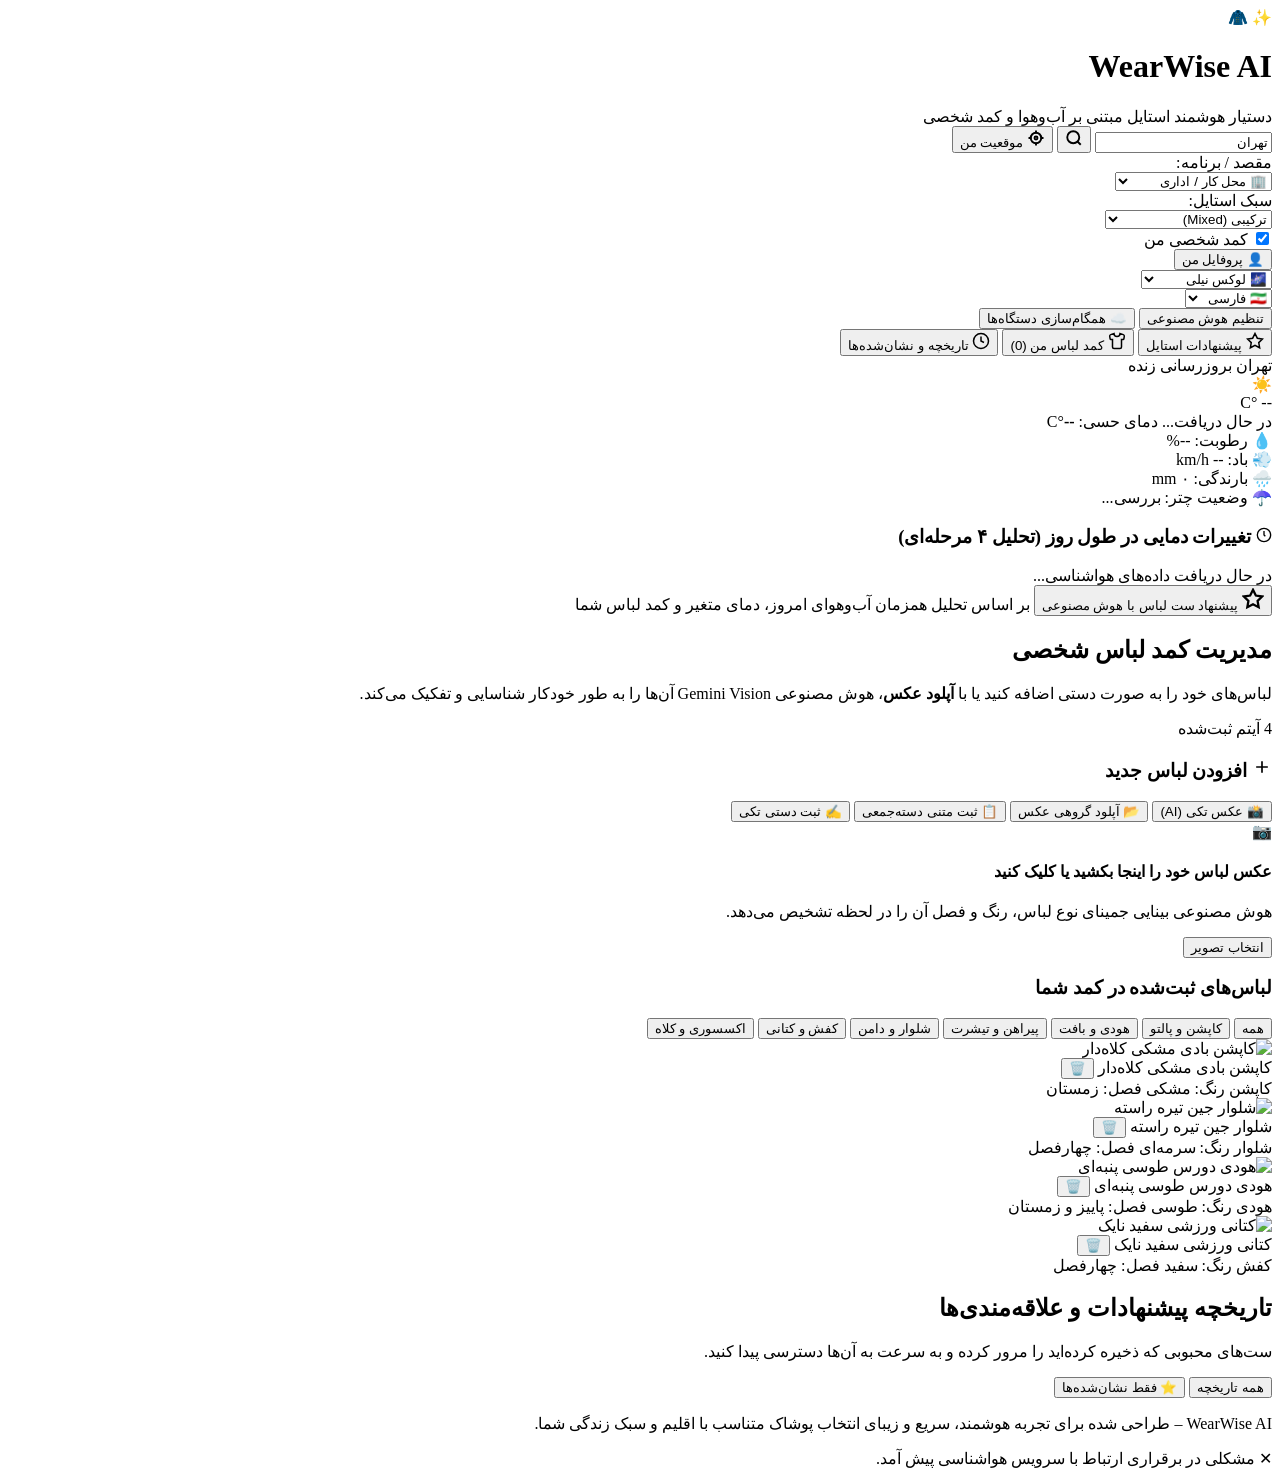
==== static/index.html @ 533bff97 "Fix: Accurate t-shirt vs shirt detection and quick selection buttons" ====
<!DOCTYPE html>
<html lang="fa" dir="rtl">
<head>
    <meta charset="UTF-8">
    <meta name="viewport" content="width=device-width, initial-scale=1.0">
    <title>WearWise AI | دستیار هوشمند انتخاب لباس و استایل</title>
    <!-- Google Fonts: Vazirmatn -->
    <link rel="preconnect" href="https://fonts.googleapis.com">
    <link rel="preconnect" href="https://fonts.gstatic.com" crossorigin>
    <link href="https://fonts.googleapis.com/css2?family=Vazirmatn:wght@300;400;500;600;700;800;900&display=swap" rel="stylesheet">
    <!-- Main Stylesheet -->
    <link rel="stylesheet" href="style.css?v=3.3">
</head>
<body>
    <!-- Background Ambient Glows -->
    <div class="ambient-glow glow-1"></div>
    <div class="ambient-glow glow-2"></div>
    <div class="ambient-glow glow-3"></div>

    <!-- Main Container -->
    <div class="app-container">
        
        <!-- Top Navigation / Header -->
        <header class="app-header glass-card">
            <div class="brand">
                <div class="brand-icon">
                    <span class="icon-sparkle">✨</span>
                    <span class="icon-coat">🧥</span>
                </div>
                <div class="brand-text">
                    <h1>WearWise AI</h1>
                    <span class="brand-tagline">دستیار هوشمند استایل مبتنی بر آب‌وهوا و کمد شخصی</span>
                </div>
            </div>

            <!-- Controls: Search, GPS, Occasion, Style, Wardrobe Mode, Profile, Theme, Lang -->
            <div class="header-controls">
                <!-- Location Search with Autocomplete Dropdown -->
                <div class="search-wrapper">
                    <div class="search-box">
                        <input type="text" id="cityInput" placeholder="جستجوی شهر (فارسی یا انگلیسی...)" value="تهران" autocomplete="off">
                        <button id="searchBtn" class="btn-icon" title="جستجوی آب‌وهوا">
                            <svg width="18" height="18" viewBox="0 0 24 24" fill="none" stroke="currentColor" stroke-width="2.5"><circle cx="11" cy="11" r="8"></circle><line x1="21" y1="21" x2="16.65" y2="16.65"></line></svg>
                        </button>
                        <button id="gpsBtn" class="btn-secondary" title="موقعیت مکانی خودکار (GPS / IP)">
                            <svg width="18" height="18" viewBox="0 0 24 24" fill="none" stroke="currentColor" stroke-width="2.5"><path d="M12 2v4M12 18v4M2 12h4M18 12h4"></path><circle cx="12" cy="12" r="7"></circle><circle cx="12" cy="12" r="2"></circle></svg>
                            <span id="gpsBtnText">موقعیت من</span>
                        </button>
                    </div>
                    <!-- Autocomplete Dropdown List -->
                    <div id="cityDropdown" class="city-dropdown glass-card" style="display: none;"></div>
                </div>

                <!-- Destination / Occasion Selector (کجا می‌خوای بری؟) -->
                <div class="control-group">
                    <label for="destinationSelect" class="control-label" id="destLabel">مقصد / برنامه:</label>
                    <div class="select-wrapper">
                        <select id="destinationSelect">
                            <option value="محل کار / اداری" selected>🏢 محل کار / اداری</option>
                            <option value="دانشگاه و درس">🎓 دانشگاه و مدرسه</option>
                            <option value="کافه و قرار دوستانه">☕ کافه و قرار دوستانه</option>
                            <option value="ورزش و پیاده‌روی">🏃 ورزش و فعالیت بدنی</option>
                            <option value="مهمانی و رویداد شبانه">🎉 مهمانی و دورهمی</option>
                            <option value="سفر و گردش شهری">✈️ سفر و گردشگری</option>
                            <option value="خانه و راحتی">🛋️ خانه و راحتی روزمره</option>
                        </select>
                    </div>
                </div>

                <!-- Style Selector -->
                <div class="control-group">
                    <label for="styleSelect" class="control-label" id="styleLabel">سبک استایل:</label>
                    <div class="select-wrapper">
                        <select id="styleSelect">
                            <option value="Mixed" selected>ترکیبی (Mixed)</option>
                            <option value="Casual">راحتی و کژوال (Casual)</option>
                            <option value="Sport">ورزشی و اسپرت (Sport)</option>
                            <option value="Formal">رسمی و کلاسیک (Formal)</option>
                        </select>
                    </div>
                </div>

                <!-- Wardrobe Toggle -->
                <div class="toggle-control" title="استفاده از لباس‌های ثبت‌شده در کمد اختصاصی شما">
                    <label class="switch">
                        <input type="checkbox" id="wardrobeToggle" checked>
                        <span class="slider round"></span>
                    </label>
                    <span class="toggle-label" id="wardrobeToggleLabel">کمد شخصی من</span>
                </div>

                <!-- User Profile Button -->
                <button id="profileBtn" class="btn-profile-status" title="تنظیم پروفایل کاربر (جنسیت، سن، سایز و حساسیت به دما)">
                    <span class="profile-icon">👤</span>
                    <span id="profileStatusText">پروفایل من</span>
                </button>

                <!-- Color Theme Selector -->
                <div class="theme-wrapper" title="تغییر تن رنگی و تم قالب">
                    <select id="themeSelect" class="select-theme">
                        <option value="indigo" selected>🌌 لوکس نیلی</option>
                        <option value="emerald">🌲 زمردی شب</option>
                        <option value="amber">🌅 کهربایی گرم</option>
                        <option value="sapphire">🌊 یاقوت اقیانوسی</option>
                        <option value="light">☀️ روز روشن</option>
                    </select>
                </div>

                <!-- Language Switcher -->
                <div class="lang-wrapper" title="انتخاب زبان (Language)">
                    <select id="langSelect" class="select-lang">
                        <option value="fa" selected>🇮🇷 فارسی</option>
                        <option value="en">🇬🇧 English</option>
                        <option value="tr">🇹🇷 Türkçe</option>
                        <option value="ar">🇸🇦 العربية</option>
                    </select>
                </div>

                <!-- API Key Settings Button -->
                <button id="apiKeyBtn" class="btn-api-status" title="تنظیم کلید هوش مصنوعی Google Gemini">
                    <span class="status-dot" id="apiStatusDot"></span>
                    <span id="apiStatusText">هوش مصنوعی</span>
                </button>

                <!-- Cloud Sync Button -->
                <button id="syncModalBtn" class="btn-sync-status" title="همگام‌سازی ابری کمد و انتقال بین گوشی و کامپیوتر">
                    <span class="sync-icon">☁️</span>
                    <span id="syncStatusText">همگام‌سازی دستگاه‌ها</span>
                </button>
            </div>
        </header>

        <!-- Navigation Tabs -->
        <nav class="nav-tabs glass-card">
            <button class="tab-btn active" data-tab="recommendTab">
                <svg width="18" height="18" viewBox="0 0 24 24" fill="none" stroke="currentColor" stroke-width="2"><path d="M12 2l3.09 6.26L22 9.27l-5 4.87 1.18 6.88L12 17.77l-6.18 3.25L7 14.14 2 9.27l6.91-1.01L12 2z"></path></svg>
                <span>پیشنهادات استایل</span>
            </button>
            <button class="tab-btn" data-tab="wardrobeTab">
                <svg width="18" height="18" viewBox="0 0 24 24" fill="none" stroke="currentColor" stroke-width="2"><path d="M20.38 3.46L16 2a4 4 0 01-8 0L3.62 3.46a2 2 0 00-1.34 2.23l.58 3.47a1 1 0 00.99.84H6v10c0 1.1.9 2 2 2h8a2 2 0 002-2V10h2.15a1 1 0 00.99-.84l.58-3.47a2 2 0 00-1.34-2.23z"></path></svg>
                <span>کمد لباس من (<span id="wardrobeBadgeCount">0</span>)</span>
            </button>
            <button class="tab-btn" data-tab="historyTab">
                <svg width="18" height="18" viewBox="0 0 24 24" fill="none" stroke="currentColor" stroke-width="2"><circle cx="12" cy="12" r="10"></circle><polyline points="12 6 12 12 16 14"></polyline></svg>
                <span>تاریخچه و علاقه‌مندی‌ها</span>
            </button>
        </nav>

        <!-- Tab 1: Recommendations & Weather -->
        <main id="recommendTab" class="tab-content active">
            <!-- Weather Section -->
            <section class="weather-section glass-card" id="weatherCard">
                <div class="weather-main-grid">
                    <!-- Current Conditions -->
                    <div class="weather-current">
                        <div class="weather-location-info">
                            <span class="location-badge" id="weatherCityName">تهران</span>
                            <span class="live-pulse"></span>
                            <span class="weather-time" id="weatherUpdateTime">بروزرسانی زنده</span>
                        </div>
                        <div class="weather-temp-row">
                            <div class="weather-icon-large" id="currentWeatherIcon">☀️</div>
                            <div class="weather-temp-wrap">
                                <span class="temp-val" id="currentTemp">--</span>
                                <span class="temp-unit">°C</span>
                            </div>
                            <div class="weather-desc-wrap">
                                <span class="weather-desc" id="weatherDesc">در حال دریافت...</span>
                                <span class="apparent-temp">دمای حسی: <strong id="apparentTemp">--</strong>°C</span>
                            </div>
                        </div>

                        <!-- Weather Metrics Tags -->
                        <div class="weather-metrics">
                            <div class="metric-chip">
                                <span class="metric-icon">💧</span>
                                <span class="metric-title">رطوبت:</span>
                                <span class="metric-val" id="humidityVal">--%</span>
                            </div>
                            <div class="metric-chip">
                                <span class="metric-icon">💨</span>
                                <span class="metric-title">باد:</span>
                                <span class="metric-val" id="windVal">-- km/h</span>
                            </div>
                            <div class="metric-chip">
                                <span class="metric-icon">🌧️</span>
                                <span class="metric-title">بارندگی:</span>
                                <span class="metric-val" id="precipVal">۰ mm</span>
                            </div>
                            <div class="metric-chip" id="rainAlertChip">
                                <span class="metric-icon">☂️</span>
                                <span class="metric-title">وضعیت چتر:</span>
                                <span class="metric-val" id="umbrellaStatus">بررسی...</span>
                            </div>
                        </div>
                    </div>

                    <!-- Hourly Breakdown (Morning, Afternoon, Evening, Night) -->
                    <div class="weather-timeline-col">
                        <h3 class="section-subtitle">
                            <svg width="16" height="16" viewBox="0 0 24 24" fill="none" stroke="currentColor" stroke-width="2"><circle cx="12" cy="12" r="10"></circle><polyline points="12 6 12 12 14 14"></polyline></svg>
                            تغییرات دمایی در طول روز (تحلیل ۴ مرحله‌ای)
                        </h3>
                        <div class="timeline-cards" id="timelineCards">
                            <!-- Populated dynamically via JS -->
                            <div class="timeline-skeleton">در حال دریافت داده‌های هواشناسی...</div>
                        </div>
                    </div>
                </div>

                <!-- Generate Outfit Button Bar -->
                <div class="generate-bar">
                    <button id="generateBtn" class="btn-primary-glow">
                        <svg width="22" height="22" viewBox="0 0 24 24" fill="none" stroke="currentColor" stroke-width="2.5"><polygon points="12 2 15.09 8.26 22 9.27 17 14.14 18.18 21.02 12 17.77 5.82 21.02 7 14.14 2 9.27 8.91 8.26 12 2"></polygon></svg>
                        <span>پیشنهاد ست لباس با هوش مصنوعی</span>
                    </button>
                    <span class="generate-hint">بر اساس تحلیل همزمان آب‌وهوای امروز، دمای متغیر و کمد لباس شما</span>
                </div>
            </section>

            <!-- Recommendations Area -->
            <section class="recommendations-container" id="recommendationsContainer">
                <!-- AI Reasoning Summary Banner -->
                <div class="ai-summary-card glass-card" id="aiSummaryCard" style="display: none;">
                    <div class="summary-header">
                        <div class="summary-title-wrap">
                            <span class="ai-badge">Gemini AI</span>
                            <h3>تحلیل جامع هوا و منطق طراحی استایل</h3>
                        </div>
                        <div id="umbrellaBanner" class="umbrella-badge">
                            <!-- Dynamic umbrella status -->
                        </div>
                    </div>
                    <p class="summary-text" id="aiSummaryText"></p>
                    <p class="reason-text" id="aiReasonText"></p>
                </div>

                <!-- Outfits Grid -->
                <div class="outfits-grid" id="outfitsGrid">
                    <!-- Populated dynamically via JS -->
                </div>

                <!-- Regenerate Alternative Outfits Button Bar -->
                <div class="regenerate-bar" id="regenerateBar" style="display: none;">
                    <button id="regenerateOutfitsBtn" class="btn-refresh-outfits">
                        <svg width="20" height="20" viewBox="0 0 24 24" fill="none" stroke="currentColor" stroke-width="2.5"><polyline points="23 4 23 10 17 10"></polyline><polyline points="1 20 1 14 7 14"></polyline><path d="M3.51 9a9 9 0 0 1 14.85-3.36L23 10M1 14l4.64 4.36A9 9 0 0 0 20.49 15"></path></svg>
                        <span id="regenerateBtnText">🔄 پیشنهادهای دیگر (تولید ست‌های تازه)</span>
                    </button>
                    <span class="refresh-hint" id="refreshHintText">ترکیب‌ها و لایه‌بندی‌های متنوع دیگر متناسب با سلیقه، جنسیت و مقصد شما</span>
                </div>
            </section>
        </main>

        <!-- Tab 2: Wardrobe Management -->
        <section id="wardrobeTab" class="tab-content">
            <div class="wardrobe-header glass-card">
                <div class="wardrobe-intro">
                    <h2>مدیریت کمد لباس شخصی</h2>
                    <p>لباس‌های خود را به صورت دستی اضافه کنید یا با <strong>آپلود عکس</strong>، هوش مصنوعی Gemini Vision آن‌ها را به طور خودکار شناسایی و تفکیک می‌کند.</p>
                </div>
                <div class="wardrobe-stats">
                    <div class="stat-pill">
                        <span class="stat-number" id="totalWardrobeItems">۰</span>
                        <span class="stat-text">آیتم ثبت‌شده</span>
                    </div>
                </div>
            </div>

            <div class="wardrobe-layout">
                <!-- Add Items Panel -->
                <div class="wardrobe-add-panel glass-card">
                    <h3>
                        <svg width="20" height="20" viewBox="0 0 24 24" fill="none" stroke="currentColor" stroke-width="2"><path d="M12 5v14M5 12h14"></path></svg>
                        افزودن لباس جدید
                    </h3>

                    <!-- Tab Switcher between Addition Modes -->
                    <div class="add-mode-switch">
                        <button class="mode-btn active" id="modeVisionBtn" type="button">📸 عکس تکی (AI)</button>
                        <button class="mode-btn" id="modeBulkUploadBtn" type="button">📂 آپلود گروهی عکس</button>
                        <button class="mode-btn" id="modeBulkTextBtn" type="button">📋 ثبت متنی دسته‌جمعی</button>
                        <button class="mode-btn" id="modeManualBtn" type="button">✍️ ثبت دستی تکی</button>
                    </div>

                    <!-- 1. AI Vision Single Photo Dropzone -->
                    <div id="visionForm" class="form-section">
                        <div class="dropzone" id="dropZone">
                            <input type="file" id="clothingPhotoInput" accept="image/*" hidden>
                            <div class="dropzone-content" id="dropZonePrompt">
                                <div class="drop-icon">📷</div>
                                <h4>عکس لباس خود را اینجا بکشید یا کلیک کنید</h4>
                                <p>هوش مصنوعی بینایی جمینای نوع لباس، رنگ و فصل آن را در لحظه تشخیص می‌دهد.</p>
                                <button type="button" class="btn-secondary" onclick="document.getElementById('clothingPhotoInput').click()">انتخاب تصویر</button>
                            </div>
                            <div class="dropzone-preview" id="dropZonePreview" style="display: none;">
                                <img id="previewImg" src="" alt="پیش‌نمایش لباس">
                                <div class="preview-actions">
                                    <button type="button" id="confirmUploadBtn" class="btn-primary">
                                        <span>ارسال و تحلیل با هوش مصنوعی</span>
                                    </button>
                                    <button type="button" id="cancelUploadBtn" class="btn-text">تغییر تصویر</button>
                                </div>
                            </div>
                        </div>

                        <!-- Interactive Detection Verification Box -->
                        <div id="detectionResultBox" class="detection-box" style="display: none;">
                            <div class="detection-header">
                                <span class="detection-badge" id="detectionBadge">✨ نتیجه تحلیل تصویر</span>
                                <span class="detection-note" id="detectionNote"></span>
                            </div>
                            <div class="form-group">
                                <label for="detectedName">نام پیشنهادی لباس:</label>
                                <input type="text" id="detectedName">
                            </div>
                            <div class="form-row">
                                <div class="form-group">
                                    <label for="detectedCategory">دسته‌بندی:</label>
                                    <select id="detectedCategory">
                                        <option value="اکسسوری">اکسسوری (ساعت، عینک، کلاه)</option>
                                        <option value="کفش">کفش و کتانی</option>
                                        <option value="شلوار">شلوار</option>
                                        <option value="پیراهن">پیراهن</option>
                                        <option value="تیشرت">تیشرت</option>
                                        <option value="هودی">هودی و سویشرت</option>
                                        <option value="پلیور">پلیور و بافت</option>
                                        <option value="کاپشن">کاپشن</option>
                                        <option value="پالتو">پالتو و بارانی</option>
                                    </select>
                                    <!-- Quick 1-Click Category Buttons -->
                                    <div class="quick-category-pills" style="display: flex; gap: 6px; flex-wrap: wrap; margin-top: 8px;">
                                        <button type="button" class="btn-chip" onclick="quickSetCategory('تیشرت', 'تیشرت')">👕 تیشرت</button>
                                        <button type="button" class="btn-chip" onclick="quickSetCategory('پیراهن', 'پیراهن')">👔 پیراهن دکمه‌دار</button>
                                        <button type="button" class="btn-chip" onclick="quickSetCategory('اکسسوری', 'ساعت مچی')">⌚ ساعت مچی</button>
                                        <button type="button" class="btn-chip" onclick="quickSetCategory('شلوار', 'شلوار')">👖 شلوار</button>
                                        <button type="button" class="btn-chip" onclick="quickSetCategory('کفش', 'کتانی یا کفش')">👟 کفش / کتانی</button>
                                        <button type="button" class="btn-chip" onclick="quickSetCategory('هودی', 'هودی')">🧥 هودی</button>
                                        <button type="button" class="btn-chip" onclick="quickSetCategory('پلیور', 'پلیور بافت')">🧶 پلیور</button>
                                        <button type="button" class="btn-chip" onclick="quickSetCategory('کاپشن', 'کاپشن')">🧥 کاپشن</button>
                                        <button type="button" class="btn-chip" onclick="quickSetCategory('اکسسوری', 'عینک یا کلاه')">👓 اکسسوری</button>
                                    </div>
                                </div>
                                <div class="form-group">
                                    <label for="detectedColor">رنگ:</label>
                                    <input type="text" id="detectedColor">
                                </div>
                            </div>
                            <div class="form-group">
                                <label for="detectedSeason">فصل مناسب:</label>
                                <select id="detectedSeason">
                                    <option value="پاییز و زمستان">پاییز و زمستان</option>
                                    <option value="زمستان">زمستان</option>
                                    <option value="پاییز">پاییز</option>
                                    <option value="بهار و تابستان">بهار و تابستان</option>
                                    <option value="چهارفصل">چهارفصل</option>
                                </select>
                            </div>
                            <div class="detection-actions">
                                <button type="button" id="saveDetectedBtn" class="btn-primary" style="flex: 1;">
                                    <span>تایید و ذخیره در کمد</span>
                                </button>
                                <button type="button" id="discardDetectedBtn" class="btn-secondary">
                                    <span>انصراف</span>
                                </button>
                            </div>
                        </div>
                    </div>

                    <!-- 2. Bulk Photo Upload Section -->
                    <div id="bulkUploadForm" class="form-section" style="display: none;">
                        <div class="dropzone" id="bulkDropZone">
                            <input type="file" id="bulkPhotoInput" accept="image/*" multiple hidden>
                            <div class="dropzone-content" id="bulkDropPrompt">
                                <div class="drop-icon">📂</div>
                                <h4>انتخاب همزمان چندین عکس لباس یا کشیدن به اینجا</h4>
                                <p>می‌توانید همزمان ۲ تا ۲۰ عکس لباس را انتخاب کنید تا پس‌زمینه همگی حذف و به طور خودکار به کمد اضافه شوند.</p>
                                <button type="button" class="btn-secondary" onclick="document.getElementById('bulkPhotoInput').click()">انتخاب چند فایل تصویر</button>
                            </div>
                        </div>

                        <!-- Selected Files Summary / Grid -->
                        <div id="bulkFilesPreviewWrap" style="display: none; margin-top: 16px;">
                            <div class="bulk-header-bar">
                                <span class="bulk-count-badge">تعداد فایل‌های انتخابی: <strong id="bulkSelectedCount">۰</strong></span>
                                <button type="button" id="bulkClearFilesBtn" class="btn-text-danger">حذف همه</button>
                            </div>
                            <div class="bulk-thumb-grid" id="bulkThumbGrid">
                                <!-- Thumbnails will be rendered dynamically -->
                            </div>
                            
                            <!-- Bulk Progress Bar -->
                            <div id="bulkProgressWrap" class="bulk-progress-wrap" style="display: none;">
                                <div class="progress-bar-bg">
                                    <div class="progress-bar-fill" id="bulkProgressBar"></div>
                                </div>
                                <span class="progress-status-text" id="bulkProgressText">در حال پردازش عکس‌ها...</span>
                            </div>

                            <div class="preview-actions" style="margin-top: 14px;">
                                <button type="button" id="bulkUploadSubmitBtn" class="btn-primary" style="flex: 1;">
                                    <span>🚀 تحلیل هوشمند و ذخیره همه در کمد</span>
                                </button>
                            </div>
                        </div>
                    </div>

                    <!-- 3. Bulk Text Multi-Item Entry Section -->
                    <div id="bulkTextForm" class="form-section" style="display: none;">
                        <div class="bulk-text-intro">
                            <h4>📋 ثبت سریع چندتایی لباس‌ها با متن</h4>
                            <p>هر لباس را در یک خط جداگانه بنویسید. سیستم به طور خودکار نوع، رنگ و فصل آن را شناسایی می‌کند.</p>
                        </div>

                        <!-- Quick Template Chips -->
                        <div class="quick-template-chips">
                            <span class="chips-title">قالب‌های پیشنهادی آماده:</span>
                            <button type="button" class="chip-preset" onclick="insertBulkTemplate('winter')">❄️ پکیج زمستانه</button>
                            <button type="button" class="chip-preset" onclick="insertBulkTemplate('casual')">☕ پکیج کژوال و روزمره</button>
                            <button type="button" class="chip-preset" onclick="insertBulkTemplate('formal')">👔 پکیج رسمی و کاری</button>
                        </div>

                        <div class="form-group">
                            <label for="bulkTextInput">لیست لباس‌ها (هر سطر یک لباس):</label>
                            <textarea id="bulkTextInput" rows="6" placeholder="مثال:
هودی طوسی پنبه‌ای، پاییز، طوسی
شلوار کتان کرم، چهارفصل، کرم
کاپشن بادی مشکی، زمستان، مشکی
پالتو شتری، زمستان، قهوه‌ای
کتانی سفید نایک، چهارفصل، سفید"></textarea>
                            <small class="form-hint">فرمت: نام لباس [، فصل] [، رنگ] — مشخص کردن فصل و رنگ اختیاری است و خودکار تشخیص داده می‌شود.</small>
                        </div>

                        <div class="bulk-text-actions">
                            <button type="button" id="bulkTextParseBtn" class="btn-secondary" style="flex: 1;">
                                <span>🔍 پیش‌نمایش و تفکیک آیتم‌ها</span>
                            </button>
                            <button type="button" id="bulkTextSubmitDirectBtn" class="btn-primary" style="flex: 1;">
                                <span>✨ ذخیره مستقیم در کمد</span>
                            </button>
                        </div>

                        <!-- Interactive Table for Parsed Items Preview -->
                        <div id="bulkParsedTableWrap" style="display: none; margin-top: 16px;">
                            <div class="bulk-header-bar">
                                <span class="bulk-count-badge">آیتم‌های آماده ثبت: <strong id="bulkParsedCount">۰</strong></span>
                            </div>
                            <div class="table-responsive">
                                <table class="bulk-preview-table" id="bulkParsedTable">
                                    <thead>
                                        <tr>
                                            <th>تصویر</th>
                                            <th>نام لباس</th>
                                            <th>دسته‌بندی</th>
                                            <th>رنگ</th>
                                            <th>فصل</th>
                                            <th>حذف</th>
                                        </tr>
                                    </thead>
                                    <tbody id="bulkParsedTableBody">
                                        <!-- Parsed rows injected here -->
                                    </tbody>
                                </table>
                            </div>
                            <button type="button" id="bulkSaveParsedBtn" class="btn-primary" style="width: 100%; margin-top: 12px;">
                                <span>تایید نهایی و ثبت در کمد</span>
                            </button>
                        </div>
                    </div>

                    <!-- Manual Entry Form -->
                    <form id="manualForm" class="form-section" style="display: none;">
                        <div class="form-group">
                            <label for="itemName">نام لباس:</label>
                            <input type="text" id="itemName" placeholder="مثلاً: هودی مشکی ضخیم" required>
                        </div>
                        <div class="form-row">
                            <div class="form-group">
                                <label for="itemCategory">دسته‌بندی لباس / اکسسوری:</label>
                                <select id="itemCategory" required>
                                    <optgroup label="بالاتنه و پوشش‌های گرم">
                                        <option value="کاپشن">کاپشن و پافر</option>
                                        <option value="پالتو">پالتو و اورکت</option>
                                        <option value="بارانی">بارانی و ترنچ‌کت</option>
                                        <option value="هودی">هودی و دورس</option>
                                        <option value="پلیور">پلیور و بافت</option>
                                        <option value="پیراهن">پیراهن</option>
                                        <option value="تیشرت">تیشرت و پلوشرت</option>
                                        <option value="کت تک">کت تک و بلیزر</option>
                                        <option value="جلیقه">جلیقه و وست</option>
                                    </optgroup>
                                    <optgroup label="پایین‌تنه">
                                        <option value="شلوار جین">شلوار جین</option>
                                        <option value="شلوار کتان">شلوار کتان</option>
                                        <option value="شلوار پارچه‌ای">شلوار رسمی و پارچه‌ای</option>
                                        <option value="شلوار اسلش">شلوار اسلش و ورزشی</option>
                                        <option value="دامن">دامن</option>
                                        <option value="شورت">شورت و برمودا</option>
                                    </optgroup>
                                    <optgroup label="پوشش پا و کفش">
                                        <option value="کتانی">کتانی و کفش ورزشی</option>
                                        <option value="کفش چرم">کفش چرم و مجلسی</option>
                                        <option value="بوت">بوت و نیم‌بوت</option>
                                        <option value="کالج">کالج و لوفر</option>
                                        <option value="صندل">صندل</option>
                                    </optgroup>
                                    <optgroup label="اکسسوری و ملزومات">
                                        <option value="شال">شال و روسری</option>
                                        <option value="کلاه بافتنی">کلاه بافتنی زمستانی</option>
                                        <option value="کلاه نقاب‌دار">کلاه نقاب‌دار (کپ)</option>
                                        <option value="دستکش">دستکش</option>
                                        <option value="عینک آفتابی">عینک آفتابی</option>
                                        <option value="ساعت">ساعت مچی</option>
                                        <option value="کمربند">کمربند چرم</option>
                                        <option value="کیف">کیف و کوله‌پشتی</option>
                                        <option value="چتر">چتر</option>
                                        <option value="اکسسوری">سایر اکسسوری‌ها</option>
                                    </optgroup>
                                </select>
                            </div>
                            <div class="form-group">
                                <label for="itemColor">رنگ:</label>
                                <input type="text" id="itemColor" placeholder="مثلاً: مشکی، سفید، سرمه‌ای" required>
                            </div>
                        </div>
                        <div class="form-group">
                            <label for="itemSeason">فصل مناسب:</label>
                            <select id="itemSeason" required>
                                <option value="چهارفصل">چهارفصل</option>
                                <option value="بهار">بهار</option>
                                <option value="تابستان">تابستان</option>
                                <option value="پاییز">پاییز</option>
                                <option value="زمستان">زمستان</option>
                            </select>
                        </div>
                        <button type="submit" class="btn-primary">
                            <span>افزودن به کمد</span>
                        </button>
                    </form>
                </div>

                <!-- Existing Wardrobe Grid -->
                <div class="wardrobe-items-panel glass-card">
                    <div class="panel-header">
                        <h3>لباس‌های ثبت‌شده در کمد شما</h3>
                        <div class="filter-chips" id="categoryFilters">
                            <button class="filter-chip active" data-filter="all">همه</button>
                            <button class="filter-chip" data-filter="کاپشن">کاپشن و پالتو</button>
                            <button class="filter-chip" data-filter="هودی">هودی و بافت</button>
                            <button class="filter-chip" data-filter="پیراهن">پیراهن و تیشرت</button>
                            <button class="filter-chip" data-filter="شلوار">شلوار و دامن</button>
                            <button class="filter-chip" data-filter="کفش">کفش و کتانی</button>
                            <button class="filter-chip" data-filter="اکسسوری">اکسسوری و کلاه</button>
                        </div>
                    </div>

                    <div class="wardrobe-grid" id="wardrobeGrid">
                        <!-- Dynamic wardrobe cards -->
                    </div>
                </div>
            </div>
        </section>

        <!-- Tab 3: History & Favorites -->
        <section id="historyTab" class="tab-content">
            <div class="history-header glass-card">
                <div>
                    <h2>تاریخچه پیشنهادات و علاقه‌مندی‌ها</h2>
                    <p>ست‌های محبوبی که ذخیره کرده‌اید را مرور کرده و به سرعت به آن‌ها دسترسی پیدا کنید.</p>
                </div>
                <div class="history-filter-toggle">
                    <button class="filter-btn active" id="historyAllBtn">همه تاریخچه</button>
                    <button class="filter-btn" id="historyFavBtn">⭐ فقط نشان‌شده‌ها</button>
                </div>
            </div>

            <div class="history-list" id="historyList">
                <!-- Dynamically populated -->
            </div>
        </section>

        <!-- Footer -->
        <footer class="app-footer">
            <p>WearWise AI – طراحی شده برای تجربه هوشمند، سریع و زیبای انتخاب پوشاک متناسب با اقلیم و سبک زندگی شما.</p>
        </footer>

    </div>

    <!-- Toast Notifications Container -->
    <div id="toastContainer" class="toast-container"></div>

    <!-- User Profile Modal -->
    <div id="profileModal" class="modal-overlay" style="display: none;">
        <div class="modal-card glass-card profile-modal-card">
            <div class="modal-header profile-modal-header">
                <h3>👤 پروفایل کاربر و مشخصات فردی</h3>
                <button type="button" class="btn-del" id="closeProfileModal">✖</button>
            </div>
            <p class="modal-desc">
                این مشخصات به موتور هوش مصنوعی کمک می‌کند پیشنهادات متناسب با جنسیت، رده سنی و فرم بدنی شما تولید کند.
            </p>
            
            <div class="profile-modal-body">
                <div class="profile-section-group">
                    <label class="form-label">جنسیت استایل:</label>
                    <div class="profile-options-grid">
                        <label class="profile-pill-label">
                            <input type="radio" name="profileGender" value="unisex" checked>
                            <span>⚧ مشترک / خنثی</span>
                        </label>
                        <label class="profile-pill-label">
                            <input type="radio" name="profileGender" value="male">
                            <span>👨 آقایان (مردانه)</span>
                        </label>
                        <label class="profile-pill-label">
                            <input type="radio" name="profileGender" value="female">
                            <span>👩 بانوان (زنانه)</span>
                        </label>
                    </div>
                </div>

                <div class="profile-section-group">
                    <label class="form-label">رده سنی:</label>
                    <div class="profile-options-grid">
                        <label class="profile-pill-label">
                            <input type="radio" name="profileAge" value="teen">
                            <span>🎒 نوجوان (۱۴ - ۱۹ سال)</span>
                        </label>
                        <label class="profile-pill-label">
                            <input type="radio" name="profileAge" value="young_adult" checked>
                            <span>⚡ جوان (۲۰ - ۳۵ سال)</span>
                        </label>
                        <label class="profile-pill-label">
                            <input type="radio" name="profileAge" value="adult">
                            <span>💼 میان‌سال (۳۶ - ۵۰ سال)</span>
                        </label>
                        <label class="profile-pill-label">
                            <input type="radio" name="profileAge" value="senior">
                            <span>🌿 بزرگسال (+۵۰ سال)</span>
                        </label>
                    </div>
                </div>

                <div class="profile-section-group">
                    <label class="form-label">سایز و فرم پوشش (Fit):</label>
                    <div class="profile-options-grid">
                        <label class="profile-pill-label">
                            <input type="radio" name="profileFit" value="slim">
                            <span>📐 جذب و فیت (Slim)</span>
                        </label>
                        <label class="profile-pill-label">
                            <input type="radio" name="profileFit" value="regular" checked>
                            <span>⚖️ متعادل و معمولی (Regular)</span>
                        </label>
                        <label class="profile-pill-label">
                            <input type="radio" name="profileFit" value="oversized">
                            <span>👕 لش و آزاد (Oversized)</span>
                        </label>
                    </div>
                </div>

                <div class="profile-section-group">
                    <label class="form-label">حساسیت به سرما و گرما:</label>
                    <div class="profile-options-grid">
                        <label class="profile-pill-label">
                            <input type="radio" name="profileTemp" value="cold_sensitive">
                            <span>❄️ زود سردم می‌شود (لایه‌بندی گرم‌تر)</span>
                        </label>
                        <label class="profile-pill-label">
                            <input type="radio" name="profileTemp" value="normal" checked>
                            <span>⚖️ معمولی و نرمال</span>
                        </label>
                        <label class="profile-pill-label">
                            <input type="radio" name="profileTemp" value="warm_sensitive">
                            <span>🔥 زود گرمم می‌شود (لباس‌های سبک‌تر)</span>
                        </label>
                    </div>
                </div>
            </div>

            <div class="modal-actions profile-modal-footer">
                <button type="button" id="saveProfileBtn" class="btn-primary" style="flex: 1;">
                    <span>ذخیره پروفایل</span>
                </button>
                <button type="button" id="cancelProfileBtn" class="btn-secondary">
                    <span>انصراف</span>
                </button>
            </div>
        </div>
    </div>

    <!-- Mannequin Showcase Modal -->
    <div id="mannequinModal" class="modal-overlay" style="display: none;">
        <div class="modal-card glass-card mannequin-modal-card">
            <div class="modal-header mannequin-modal-header">
                <div class="mannequin-modal-title-wrap">
                    <span class="badge-mannequin-tag">👗 تن مانکن مزونی</span>
                    <h3 id="mannequinModalTitle">ست پیشنهادی تن مانکن</h3>
                </div>
                <button type="button" class="btn-del" id="closeMannequinModal">✖</button>
            </div>
            
            <div class="mannequin-modal-body">
                <div class="mannequin-preview-wrapper">
                    <img id="mannequinModalImg" class="mannequin-preview-img" src="" alt="لباس تن مانکن" />
                    <div class="mannequin-img-actions">
                        <button type="button" class="btn-mannequin-cycle" id="cycleMannequinAngleBtn" title="تغییر زاویه و عکس مانکن">
                            🔄 زاویه / مدل بعدی مانکن
                        </button>
                        <span class="mannequin-photo-counter" id="mannequinPhotoCounter">مدل ۱ از ۳</span>
                    </div>
                </div>

                <div class="mannequin-details-wrap">
                    <div class="mannequin-meta-row">
                        <span class="mannequin-time-badge" id="mannequinModalTime">🕒 مناسب روز</span>
                        <span class="mannequin-gender-badge" id="mannequinModalGender">👤 یونیسکس</span>
                    </div>

                    <h4 class="mannequin-subhead">👔 اجزای این ست روی مانکن:</h4>
                    <div class="mannequin-pieces-list" id="mannequinModalPieces"></div>

                    <div class="mannequin-why-box" id="mannequinModalWhy"></div>
                </div>
            </div>

            <div class="modal-actions mannequin-modal-footer">
                <button type="button" class="btn-primary" id="cycleMannequinBtnBottom" style="flex: 1;">
                    <span>🔄 تغییر عکس / زاویه دیگر مانکن</span>
                </button>
                <button type="button" class="btn-secondary" id="closeMannequinBtn">
                    <span>بستن پنجره</span>
                </button>
            </div>
        </div>
    </div>

    <!-- API Key Settings Modal -->
    <div id="apiKeyModal" class="modal-overlay" style="display: none;">
        <div class="modal-card glass-card">
            <div class="modal-header">
                <h3>🔑 تنظیم کلید هوش مصنوعی Google Gemini</h3>
                <button type="button" class="btn-del" id="closeApiKeyModal">✖</button>
            </div>
            <p class="modal-desc">
                برای فعال‌سازی بینایی پیشرفته جمینای و تحلیل دقیق تصاویر لباس و پیشنهادات، کلید API خود را از
                <a href="https://aistudio.google.com/app/apikey" target="_blank" style="color: #818cf8; text-decoration: underline;">Google AI Studio</a>
                دریافت کرده و در زیر وارد کنید.
            </p>
            <div class="form-group">
                <label for="apiKeyInput">کلید Gemini API:</label>
                <input type="password" id="apiKeyInput" placeholder="AIzaSy...">
            </div>
            <div class="modal-actions">
                <button type="button" id="saveApiKeyBtn" class="btn-primary" style="flex: 1;">
                    <span>ذخیره و فعال‌سازی</span>
                </button>
                <button type="button" id="cancelApiKeyBtn" class="btn-secondary">
                    <span>انصراف</span>
                </button>
            </div>
        </div>
    </div>

    <!-- Cloud & Cross-Device Sync Modal -->
    <div id="syncModal" class="modal-overlay" style="display: none;">
        <div class="modal-card glass-card sync-modal-card">
            <div class="modal-header">
                <div class="sync-modal-title">
                    <span class="sync-title-icon">☁️</span>
                    <h3>همگام‌سازی ابری و انتقال به تمام دستگاه‌ها</h3>
                </div>
                <button type="button" class="btn-del" id="closeSyncModal">✖</button>
            </div>
            
            <p class="modal-desc">
                با این قابلیت، کمد لباس‌ها، تصاویر، پروفایل و تنظیمات شما بین <strong>کامپیوتر، موبایل و تبلت</strong> با یک کلیک یکسان و همگام می‌شوند.
            </p>

            <div class="sync-modal-body">
                <!-- Section 1: Cloud Sync ID -->
                <div class="sync-box">
                    <div class="sync-box-header">
                        <span class="box-icon">🔑</span>
                        <h4>شناسه اختصاصی کمد شما (Sync Key)</h4>
                    </div>
                    <p class="sync-box-desc">
                        این شناسه را در هر دستگاهی (گوشی، لپ‌تاپ دیگر و...) وارد کنید تا به تمام لباس‌های خود دسترسی داشته باشید:
                    </p>
                    <div class="sync-input-row">
                        <input type="text" id="syncKeyInput" placeholder="مثلاً lordx-444 یا نام دلخواه شما" spellcheck="false" autocomplete="off" />
                        <button type="button" id="generateSyncKeyBtn" class="btn-secondary" title="تولید شناسه تصادفی و اختصاصی">
                            🎲 تصادفی
                        </button>
                        <button type="button" id="copySyncLinkBtn" class="btn-secondary" title="کپی لینک مستقیم برای باز کردن در گوشی">
                            📋 کپی لینک گوشی
                        </button>
                    </div>

                    <div class="sync-actions-row">
                        <button type="button" id="pushSyncBtn" class="btn-primary">
                            <span>☁️ ارسال به فضای ابری (Push)</span>
                        </button>
                        <button type="button" id="pullSyncBtn" class="btn-secondary">
                            <span>📥 دریافت از فضای ابری (Pull)</span>
                        </button>
                    </div>

                    <div class="sync-options-row">
                        <label class="sync-toggle-label">
                            <input type="checkbox" id="autoSyncCheckbox" checked />
                            <span>همگام‌سازی خودکار در هر تغییر (Auto-Sync)</span>
                        </label>
                        <span class="sync-status-indicator" id="syncStatusBadge">وضعیت: آماده</span>
                    </div>
                </div>

                <!-- Section 2: QR Code Instant Phone Transfer -->
                <div class="sync-box">
                    <div class="sync-box-header">
                        <span class="box-icon">📱</span>
                        <h4>انتقال فوری به موبایل با بارکد (QR Code)</h4>
                    </div>
                    <p class="sync-box-desc">
                        برای باز کردن کمد روی گوشی، کافیست با دوربین موبایل، بارکد زیر را اسکن کنید تا سایت باز شده و لباس‌ها بدون تایپ کردن لود شوند:
                    </p>
                    <div class="sync-qr-wrapper">
                        <button type="button" id="generateQrBtn" class="btn-secondary" style="margin-bottom: 10px;">
                            <span>🔄 به‌روزرسانی بارکد بر اساس شناسه فعلی</span>
                        </button>
                        <div id="syncQrContainer" class="sync-qr-container">
                            <img id="syncQrImg" src="" alt="بارکد ورود سریع با گوشی" style="display: none;" />
                            <div id="syncQrPlaceholder" class="sync-qr-placeholder">
                                <span>روی دکمه بالا کلیک کنید تا بارکد تولید شود.</span>
                            </div>
                        </div>
                        <p class="sync-qr-hint" id="syncQrHint"></p>
                    </div>
                </div>

                <!-- Section 3: Offline Backup (JSON) -->
                <div class="sync-box">
                    <div class="sync-box-header">
                        <span class="box-icon">💾</span>
                        <h4>پشتیبان‌گیری آفلاین (فایل کمد)</h4>
                    </div>
                    <p class="sync-box-desc">
                        می‌توانید کمد و تنظیمات خود را به صورت فایل ذخیره کرده و در هر دیوایسی بارگذاری کنید (۱۰۰٪ آفلاین و بدون نیاز به اینترنت):
                    </p>
                    <div class="sync-actions-row">
                        <button type="button" id="exportBackupBtn" class="btn-secondary">
                            <span>💾 دانلود فایل پشتیبان (JSON)</span>
                        </button>
                        <button type="button" id="importBackupBtn" class="btn-secondary">
                            <span>📂 بازیابی از فایل پشتیبان</span>
                        </button>
                        <input type="file" id="importBackupFile" accept=".json" style="display: none;" />
                    </div>
                </div>
            </div>

            <div class="modal-actions" style="margin-top: 15px;">
                <button type="button" id="closeSyncModalBtn" class="btn-secondary" style="width: 100%;">
                    <span>بستن پنجره</span>
                </button>
            </div>
        </div>
    </div>

    <!-- Loading Modal / Overlay -->
    <div id="loadingOverlay" class="loading-overlay" style="display: none;">
        <div class="loading-card glass-card">
            <div class="spinner-gemini"></div>
            <h4 id="loadingTitle">در حال ارتباط با هوش مصنوعی Gemini...</h4>
            <p id="loadingMsg">تحلیل پارامترهای بارندگی، دما و انتخاب بهترین استایل‌ها</p>
        </div>
    </div>

    <!-- Scripts -->
    <script src="app.js?v=3.7"></script>
</body>
</html>
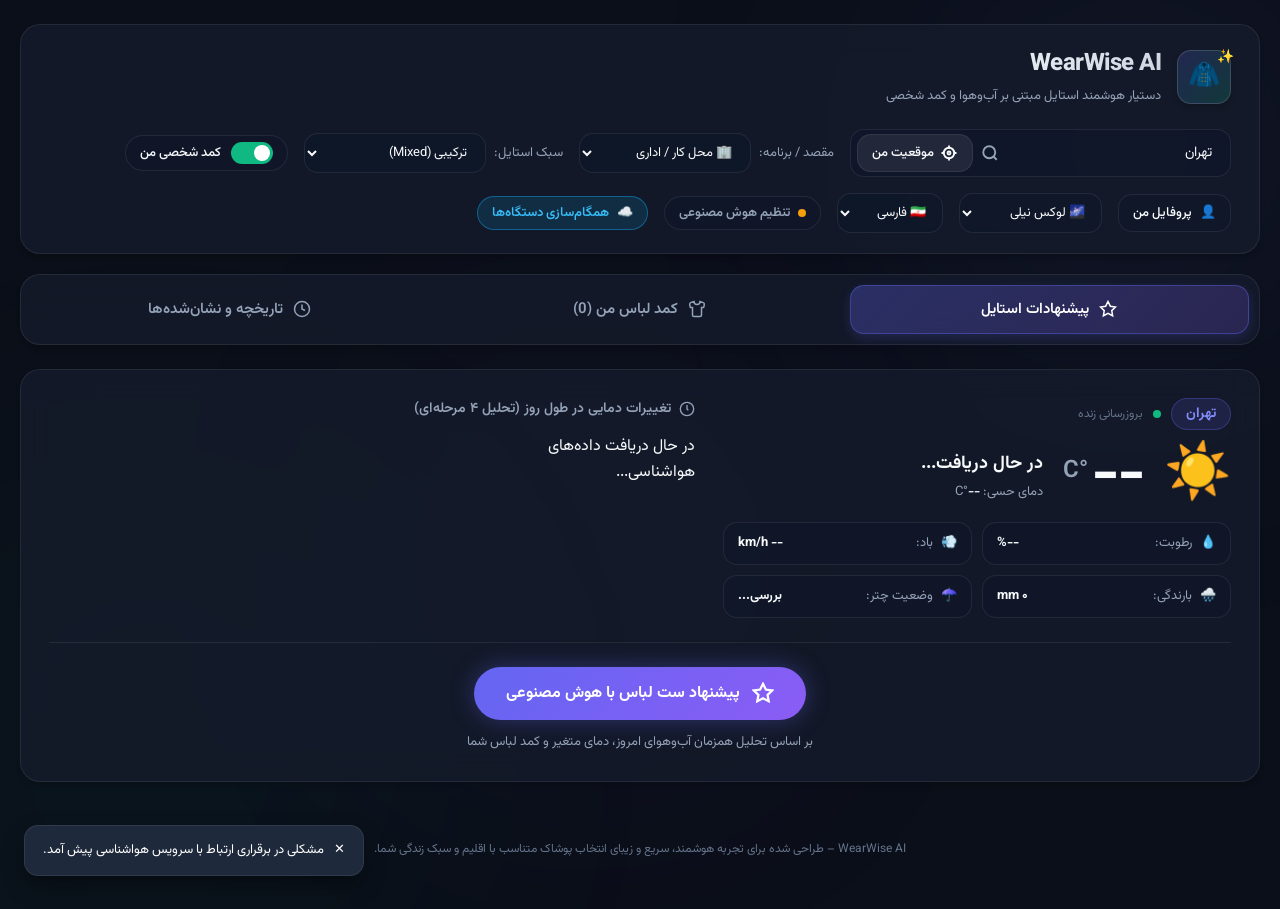
==== commit 2a97f759: "Feat: Deep detailed image analysis and complete descriptive item naming" ====
--- a/static/index.html
+++ b/static/index.html
@@ -309,8 +309,15 @@
                                 <span class="detection-badge" id="detectionBadge">✨ نتیجه تحلیل تصویر</span>
                                 <span class="detection-note" id="detectionNote"></span>
                             </div>
+                            <div class="form-group" id="detectedDetailsBox" style="display: none; background: rgba(99, 102, 241, 0.12); border: 1px solid rgba(99, 102, 241, 0.3); border-radius: 8px; padding: 10px 14px; margin-bottom: 14px;">
+                                <div style="display: flex; align-items: center; justify-content: space-between; margin-bottom: 4px;">
+                                    <span style="font-size: 0.84rem; font-weight: 700; color: #a5b4fc;">🔍 جزئیات دقیق و موشکافانه شناسایی‌شده:</span>
+                                    <span id="detectedStyleBadge" class="btn-chip" style="font-size: 0.75rem; padding: 2px 8px; cursor: default;"></span>
+                                </div>
+                                <p id="detectedDetailsText" style="margin: 0; font-size: 0.88rem; color: var(--text-primary); line-height: 1.5;"></p>
+                            </div>
                             <div class="form-group">
-                                <label for="detectedName">نام پیشنهادی لباس:</label>
+                                <label for="detectedName">نام پیشنهادی کامل و دقیق لباس:</label>
                                 <input type="text" id="detectedName">
                             </div>
                             <div class="form-row">
--- a/static/style.css
+++ b/static/style.css
@@ -0,0 +1,2686 @@
+/* ========================================================
+   WearWise AI - Modern Glassmorphic Stylesheet (RTL Persian)
+   Font: Vazirmatn
+   ======================================================== */
+
+:root {
+    --font-main: 'Vazirmatn', -apple-system, BlinkMacSystemFont, 'Segoe UI', Roboto, sans-serif;
+    
+    /* Color Palette */
+    --bg-main: #0b0f19;
+    --bg-card: rgba(22, 28, 45, 0.75);
+    --bg-card-hover: rgba(30, 39, 64, 0.85);
+    --border-color: rgba(255, 255, 255, 0.08);
+    --border-glow: rgba(99, 102, 241, 0.3);
+    
+    --text-primary: #f8fafc;
+    --text-secondary: #94a3b8;
+    --text-muted: #64748b;
+
+    /* Accents */
+    --primary: #6366f1;
+    --primary-hover: #4f46e5;
+    --primary-glow: rgba(99, 102, 241, 0.4);
+    
+    --accent-emerald: #10b981;
+    --accent-emerald-bg: rgba(16, 185, 129, 0.15);
+    --accent-purple: #8b5cf6;
+    --accent-purple-bg: rgba(139, 92, 246, 0.15);
+    --accent-amber: #f59e0b;
+    --accent-amber-bg: rgba(245, 158, 11, 0.15);
+    --accent-sky: #0ea5e9;
+    --accent-rose: #f43f5e;
+
+    /* Shadows & Transitions */
+    --shadow-sm: 0 4px 6px -1px rgba(0, 0, 0, 0.2);
+    --shadow-lg: 0 10px 25px -3px rgba(0, 0, 0, 0.4), 0 4px 6px -2px rgba(0, 0, 0, 0.2);
+    --shadow-glow: 0 0 25px rgba(99, 102, 241, 0.35);
+    --radius-sm: 8px;
+    --radius-md: 14px;
+    --radius-lg: 20px;
+    --radius-full: 9999px;
+    
+    --transition: all 0.25s cubic-bezier(0.4, 0, 0.2, 1);
+}
+
+/* Color Themes */
+[data-theme="emerald"] {
+    --bg-main: #041410;
+    --bg-card: rgba(10, 32, 25, 0.78);
+    --bg-card-hover: rgba(16, 48, 38, 0.88);
+    --border-glow: rgba(16, 185, 129, 0.35);
+    --primary: #10b981;
+    --primary-hover: #059669;
+    --primary-glow: rgba(16, 185, 129, 0.4);
+}
+
+[data-theme="amber"] {
+    --bg-main: #140d08;
+    --bg-card: rgba(35, 22, 14, 0.8);
+    --bg-card-hover: rgba(48, 30, 20, 0.9);
+    --border-glow: rgba(245, 158, 11, 0.35);
+    --primary: #f59e0b;
+    --primary-hover: #d97706;
+    --primary-glow: rgba(245, 158, 11, 0.4);
+}
+
+[data-theme="sapphire"] {
+    --bg-main: #061124;
+    --bg-card: rgba(14, 28, 54, 0.8);
+    --bg-card-hover: rgba(20, 40, 75, 0.9);
+    --border-glow: rgba(14, 165, 233, 0.35);
+    --primary: #0ea5e9;
+    --primary-hover: #0284c7;
+    --primary-glow: rgba(14, 165, 233, 0.4);
+}
+
+[data-theme="light"] {
+    --bg-main: #f1f5f9;
+    --bg-card: rgba(255, 255, 255, 0.88);
+    --bg-card-hover: rgba(248, 250, 252, 0.98);
+    --border-color: rgba(0, 0, 0, 0.09);
+    --border-glow: rgba(99, 102, 241, 0.25);
+    --text-primary: #0f172a;
+    --text-secondary: #475569;
+    --text-muted: #64748b;
+    --primary: #4f46e5;
+    --primary-hover: #4338ca;
+    --primary-glow: rgba(79, 70, 229, 0.25);
+    --shadow-sm: 0 4px 6px -1px rgba(0, 0, 0, 0.05);
+    --shadow-lg: 0 10px 25px -3px rgba(0, 0, 0, 0.08);
+}
+
+/* LTR Support for English & Turkish */
+html[dir="ltr"] body {
+    direction: ltr;
+    text-align: left;
+}
+
+html[dir="ltr"] .header-controls {
+    flex-direction: row;
+}
+
+html[dir="ltr"] .city-dropdown {
+    right: auto;
+    left: 0;
+}
+
+/* Base & Reset */
+* {
+    margin: 0;
+    padding: 0;
+    box-sizing: border-box;
+    font-family: var(--font-main);
+}
+
+body {
+    background-color: var(--bg-main);
+    color: var(--text-primary);
+    min-height: 100vh;
+    line-height: 1.6;
+    direction: rtl;
+    text-align: right;
+    overflow-x: hidden;
+    position: relative;
+}
+
+/* Ambient Background Lights */
+.ambient-glow {
+    position: fixed;
+    border-radius: 50%;
+    filter: blur(140px);
+    z-index: -1;
+    pointer-events: none;
+    opacity: 0.5;
+}
+
+.glow-1 {
+    width: 500px;
+    height: 500px;
+    background: radial-gradient(circle, rgba(99, 102, 241, 0.25), transparent);
+    top: -100px;
+    right: -100px;
+}
+
+.glow-2 {
+    width: 600px;
+    height: 600px;
+    background: radial-gradient(circle, rgba(16, 185, 129, 0.15), transparent);
+    bottom: -150px;
+    left: -150px;
+}
+
+.glow-3 {
+    width: 400px;
+    height: 400px;
+    background: radial-gradient(circle, rgba(139, 92, 246, 0.2), transparent);
+    top: 40%;
+    left: 30%;
+}
+
+/* Layout Container */
+.app-container {
+    max-width: 1280px;
+    margin: 0 auto;
+    padding: 24px 20px 40px;
+}
+
+/* Glassmorphism Cards */
+.glass-card {
+    background: var(--bg-card);
+    backdrop-filter: blur(16px);
+    -webkit-backdrop-filter: blur(16px);
+    border: 1px solid var(--border-color);
+    border-radius: var(--radius-lg);
+    box-shadow: var(--shadow-sm);
+    transition: var(--transition);
+}
+
+.glass-card:hover {
+    border-color: rgba(255, 255, 255, 0.14);
+}
+
+/* Header */
+.app-header {
+    position: relative;
+    z-index: 1000;
+    display: flex;
+    flex-wrap: wrap;
+    align-items: center;
+    justify-content: space-between;
+    padding: 20px 28px;
+    margin-bottom: 20px;
+    gap: 20px;
+}
+
+.brand {
+    display: flex;
+    align-items: center;
+    gap: 16px;
+}
+
+.brand-icon {
+    width: 54px;
+    height: 54px;
+    border-radius: var(--radius-md);
+    background: linear-gradient(135deg, rgba(99, 102, 241, 0.2), rgba(16, 185, 129, 0.2));
+    border: 1px solid rgba(255, 255, 255, 0.15);
+    display: flex;
+    align-items: center;
+    justify-content: center;
+    position: relative;
+    font-size: 26px;
+    box-shadow: var(--shadow-sm);
+}
+
+.icon-sparkle {
+    position: absolute;
+    top: -4px;
+    right: -4px;
+    font-size: 14px;
+}
+
+.brand-text h1 {
+    font-size: 24px;
+    font-weight: 800;
+    letter-spacing: -0.5px;
+    background: linear-gradient(135deg, #fff, #cbd5e1);
+    -webkit-background-clip: text;
+    -webkit-text-fill-color: transparent;
+}
+
+.brand-tagline {
+    font-size: 13px;
+    color: var(--text-secondary);
+}
+
+/* Header Controls */
+.header-controls {
+    position: relative;
+    z-index: 1001;
+    display: flex;
+    flex-wrap: wrap;
+    align-items: center;
+    gap: 16px;
+}
+
+/* Search Box & Dropdown */
+.search-wrapper {
+    position: relative;
+    z-index: 1002;
+    display: flex;
+    align-items: center;
+}
+
+.search-box {
+    display: flex;
+    align-items: center;
+    background: rgba(15, 23, 42, 0.6);
+    border: 1px solid var(--border-color);
+    border-radius: var(--radius-md);
+    padding: 4px 6px;
+    transition: var(--transition);
+}
+
+.city-dropdown {
+    position: absolute;
+    top: calc(100% + 8px);
+    right: 0;
+    left: 0;
+    min-width: 320px;
+    max-height: 290px;
+    overflow-y: auto;
+    background: rgba(15, 23, 42, 0.98);
+    backdrop-filter: blur(25px);
+    -webkit-backdrop-filter: blur(25px);
+    border: 1px solid rgba(99, 102, 241, 0.5);
+    border-radius: var(--radius-md);
+    box-shadow: 0 16px 40px rgba(0, 0, 0, 0.8), 0 0 20px rgba(99, 102, 241, 0.2);
+    z-index: 99999;
+    padding: 6px;
+    animation: fadeIn 0.2s ease;
+}
+
+.city-dropdown-item {
+    display: flex;
+    align-items: center;
+    justify-content: space-between;
+    padding: 9px 12px;
+    border-radius: var(--radius-sm);
+    cursor: pointer;
+    transition: var(--transition);
+    gap: 8px;
+}
+
+.city-dropdown-item:hover, .city-dropdown-item.active {
+    background: rgba(99, 102, 241, 0.25);
+    color: #fff;
+}
+
+.city-main-info {
+    display: flex;
+    align-items: center;
+    gap: 8px;
+}
+
+.city-name-txt {
+    font-size: 14px;
+    font-weight: 700;
+    color: #fff;
+}
+
+.city-meta-txt {
+    font-size: 11px;
+    color: var(--text-muted);
+}
+
+.city-country-tag {
+    font-size: 11px;
+    color: #a5b4fc;
+    background: rgba(99, 102, 241, 0.15);
+    padding: 2px 8px;
+    border-radius: var(--radius-full);
+    white-space: nowrap;
+}
+
+.search-box:focus-within {
+    border-color: var(--primary);
+    box-shadow: 0 0 0 3px rgba(99, 102, 241, 0.2);
+}
+
+.search-box input {
+    background: transparent;
+    border: none;
+    outline: none;
+    color: var(--text-primary);
+    padding: 8px 12px;
+    font-size: 14px;
+    min-width: 200px;
+}
+
+.search-box input::placeholder {
+    color: var(--text-muted);
+}
+
+.btn-icon {
+    background: transparent;
+    border: none;
+    color: var(--text-secondary);
+    padding: 8px;
+    border-radius: var(--radius-sm);
+    cursor: pointer;
+    display: flex;
+    align-items: center;
+    justify-content: center;
+    transition: var(--transition);
+}
+
+.btn-icon:hover {
+    color: var(--text-primary);
+    background: rgba(255, 255, 255, 0.08);
+}
+
+/* Control Group / Select */
+.control-group {
+    display: flex;
+    align-items: center;
+    gap: 8px;
+}
+
+.control-label {
+    font-size: 13px;
+    color: var(--text-secondary);
+    white-space: nowrap;
+}
+
+.select-wrapper select, select {
+    background: rgba(15, 23, 42, 0.7);
+    border: 1px solid var(--border-color);
+    border-radius: var(--radius-md);
+    color: var(--text-primary);
+    padding: 8px 14px;
+    font-size: 13px;
+    outline: none;
+    cursor: pointer;
+    transition: var(--transition);
+}
+
+.select-wrapper select:focus, select:focus {
+    border-color: var(--primary);
+}
+
+/* Toggle Switch */
+.toggle-control {
+    display: flex;
+    align-items: center;
+    gap: 10px;
+    background: rgba(15, 23, 42, 0.5);
+    border: 1px solid var(--border-color);
+    padding: 6px 14px;
+    border-radius: var(--radius-full);
+}
+
+.toggle-label {
+    font-size: 13px;
+    color: var(--text-primary);
+    font-weight: 500;
+}
+
+.switch {
+    position: relative;
+    display: inline-block;
+    width: 42px;
+    height: 22px;
+}
+
+.switch input {
+    opacity: 0;
+    width: 0;
+    height: 0;
+}
+
+.slider {
+    position: absolute;
+    cursor: pointer;
+    top: 0;
+    left: 0;
+    right: 0;
+    bottom: 0;
+    background-color: #334155;
+    transition: .3s;
+    border-radius: 34px;
+}
+
+.slider:before {
+    position: absolute;
+    content: "";
+    height: 16px;
+    width: 16px;
+    left: 3px;
+    bottom: 3px;
+    background-color: white;
+    transition: .3s;
+    border-radius: 50%;
+}
+
+input:checked + .slider {
+    background-color: var(--accent-emerald);
+}
+
+input:checked + .slider:before {
+    transform: translateX(20px);
+}
+
+/* Theme & Language Selectors */
+.select-theme, .select-lang {
+    background: rgba(15, 23, 42, 0.7);
+    border: 1px solid var(--border-color);
+    border-radius: var(--radius-md);
+    color: var(--text-primary);
+    padding: 8px 12px;
+    font-size: 13px;
+    cursor: pointer;
+    outline: none;
+    transition: var(--transition);
+}
+
+.select-theme:hover, .select-lang:hover {
+    border-color: var(--primary);
+    box-shadow: 0 0 10px var(--primary-glow);
+}
+
+.btn-profile-status {
+    display: flex;
+    align-items: center;
+    gap: 8px;
+    background: rgba(15, 23, 42, 0.7);
+    border: 1px solid var(--border-color);
+    padding: 8px 14px;
+    border-radius: var(--radius-md);
+    cursor: pointer;
+    font-size: 13px;
+    font-weight: 500;
+    color: var(--text-primary);
+    transition: var(--transition);
+}
+
+.btn-profile-status:hover {
+    border-color: var(--primary);
+    background: rgba(99, 102, 241, 0.15);
+}
+
+/* Regenerate Outfits Bar & Button */
+.regenerate-bar {
+    display: flex;
+    flex-direction: column;
+    align-items: center;
+    justify-content: center;
+    gap: 10px;
+    margin-top: 28px;
+    padding: 22px;
+    background: var(--bg-card);
+    border-radius: var(--radius-lg);
+    border: 1px dashed var(--border-color);
+    text-align: center;
+    animation: fadeIn 0.3s ease;
+}
+
+.btn-refresh-outfits {
+    display: inline-flex;
+    align-items: center;
+    justify-content: center;
+    gap: 10px;
+    background: linear-gradient(135deg, var(--primary), var(--primary-hover));
+    color: #fff;
+    border: none;
+    padding: 13px 30px;
+    border-radius: var(--radius-full);
+    font-size: 15px;
+    font-weight: 700;
+    cursor: pointer;
+    box-shadow: 0 4px 18px var(--primary-glow);
+    transition: var(--transition);
+}
+
+.btn-refresh-outfits:hover {
+    transform: translateY(-2px) scale(1.02);
+    box-shadow: 0 8px 26px var(--primary-glow);
+}
+
+.refresh-hint {
+    font-size: 12px;
+    color: var(--text-muted);
+}
+
+/* Profile Modal Styles */
+.profile-modal-card {
+    max-width: 520px;
+    width: 100%;
+    max-height: calc(100vh - 36px);
+    display: flex;
+    flex-direction: column;
+    padding: 20px 24px;
+    background: rgba(17, 24, 39, 0.96);
+    border: 1px solid rgba(99, 102, 241, 0.4);
+    box-shadow: 0 25px 60px rgba(0, 0, 0, 0.7);
+    border-radius: var(--radius-lg);
+    box-sizing: border-box;
+}
+
+.profile-modal-header {
+    flex-shrink: 0;
+    margin-bottom: 8px;
+}
+
+.profile-modal-body {
+    flex: 1 1 auto;
+    overflow-y: auto;
+    padding-left: 4px;
+    padding-right: 4px;
+    margin-bottom: 6px;
+    scrollbar-width: thin;
+    scrollbar-color: rgba(99, 102, 241, 0.5) transparent;
+}
+
+.profile-modal-body::-webkit-scrollbar {
+    width: 6px;
+}
+
+.profile-modal-body::-webkit-scrollbar-thumb {
+    background: rgba(99, 102, 241, 0.4);
+    border-radius: 4px;
+}
+
+.profile-modal-footer {
+    flex-shrink: 0;
+    margin-top: 10px;
+    padding-top: 14px;
+    border-top: 1px solid var(--border-color);
+}
+
+.profile-section-group {
+    margin-bottom: 14px;
+}
+
+.profile-section-group .form-label {
+    display: block;
+    font-size: 12.5px;
+    font-weight: 600;
+    margin-bottom: 6px;
+    color: var(--text-secondary);
+}
+
+.profile-options-grid {
+    display: grid;
+    grid-template-columns: repeat(auto-fit, minmax(125px, 1fr));
+    gap: 6px;
+}
+
+.profile-pill-label {
+    display: flex;
+    align-items: center;
+    justify-content: center;
+    padding: 8px 12px;
+    background: rgba(255, 255, 255, 0.05);
+    border: 1px solid var(--border-color);
+    border-radius: var(--radius-sm);
+    font-size: 12px;
+    cursor: pointer;
+    transition: var(--transition);
+    user-select: none;
+    text-align: center;
+    position: relative;
+    pointer-events: auto;
+}
+
+.profile-pill-label * {
+    pointer-events: none;
+}
+
+.profile-pill-label input[type="radio"] {
+    position: absolute;
+    opacity: 0;
+    pointer-events: none;
+    width: 0;
+    height: 0;
+    margin: 0;
+}
+
+.profile-pill-label:hover {
+    background: rgba(255, 255, 255, 0.1);
+    border-color: rgba(255, 255, 255, 0.28);
+    transform: translateY(-1px);
+}
+
+.profile-pill-label.active,
+.profile-pill-label:has(input:checked) {
+    background: rgba(99, 102, 241, 0.3) !important;
+    border-color: var(--primary) !important;
+    color: #fff !important;
+    font-weight: 700 !important;
+    box-shadow: 0 0 16px var(--primary-glow) !important;
+}
+
+/* Nav Tabs */
+.nav-tabs {
+    position: relative;
+    z-index: 10;
+    display: flex;
+    gap: 12px;
+    padding: 10px;
+    margin-bottom: 24px;
+}
+
+.tab-btn {
+    flex: 1;
+    display: flex;
+    align-items: center;
+    justify-content: center;
+    gap: 10px;
+    background: transparent;
+    border: none;
+    color: var(--text-secondary);
+    padding: 12px 18px;
+    border-radius: var(--radius-md);
+    font-size: 15px;
+    font-weight: 600;
+    cursor: pointer;
+    transition: var(--transition);
+}
+
+.tab-btn:hover {
+    color: var(--text-primary);
+    background: rgba(255, 255, 255, 0.04);
+}
+
+.tab-btn.active {
+    color: #fff;
+    background: linear-gradient(135deg, rgba(99, 102, 241, 0.3), rgba(139, 92, 246, 0.2));
+    border: 1px solid rgba(99, 102, 241, 0.4);
+    box-shadow: 0 4px 12px rgba(99, 102, 241, 0.2);
+}
+
+.tab-content {
+    display: none;
+}
+
+.tab-content.active {
+    display: block;
+    animation: fadeIn 0.3s ease;
+}
+
+@keyframes fadeIn {
+    from { opacity: 0; transform: translateY(6px); }
+    to { opacity: 1; transform: translateY(0); }
+}
+
+/* Buttons */
+.btn-primary {
+    background: var(--primary);
+    color: #fff;
+    border: none;
+    padding: 10px 20px;
+    border-radius: var(--radius-md);
+    font-weight: 600;
+    font-size: 14px;
+    cursor: pointer;
+    display: inline-flex;
+    align-items: center;
+    justify-content: center;
+    gap: 8px;
+    transition: var(--transition);
+}
+
+.btn-primary:hover {
+    background: var(--primary-hover);
+    box-shadow: 0 0 16px var(--primary-glow);
+}
+
+.btn-primary-glow {
+    background: linear-gradient(135deg, #6366f1, #8b5cf6);
+    color: #fff;
+    border: none;
+    padding: 14px 32px;
+    border-radius: var(--radius-full);
+    font-size: 16px;
+    font-weight: 700;
+    cursor: pointer;
+    display: inline-flex;
+    align-items: center;
+    gap: 12px;
+    box-shadow: var(--shadow-glow);
+    transition: var(--transition);
+}
+
+.btn-primary-glow:hover {
+    transform: translateY(-2px);
+    box-shadow: 0 0 30px rgba(99, 102, 241, 0.6);
+}
+
+.btn-secondary {
+    background: rgba(255, 255, 255, 0.08);
+    color: var(--text-primary);
+    border: 1px solid var(--border-color);
+    padding: 8px 14px;
+    border-radius: var(--radius-md);
+    font-size: 13px;
+    font-weight: 500;
+    cursor: pointer;
+    display: inline-flex;
+    align-items: center;
+    gap: 6px;
+    transition: var(--transition);
+}
+
+.btn-secondary:hover {
+    background: rgba(255, 255, 255, 0.14);
+}
+
+.btn-text {
+    background: transparent;
+    border: none;
+    color: var(--text-secondary);
+    cursor: pointer;
+    font-size: 13px;
+    text-decoration: underline;
+}
+
+.btn-text:hover {
+    color: var(--text-primary);
+}
+
+/* Weather Section */
+.weather-section {
+    padding: 28px;
+    margin-bottom: 28px;
+}
+
+.weather-main-grid {
+    display: grid;
+    grid-template-columns: 1.1fr 1.4fr;
+    gap: 28px;
+    margin-bottom: 24px;
+}
+
+@media (max-width: 900px) {
+    .weather-main-grid {
+        grid-template-columns: 1fr;
+    }
+}
+
+.weather-current {
+    display: flex;
+    flex-direction: column;
+    justify-content: space-between;
+    gap: 18px;
+}
+
+.weather-location-info {
+    display: flex;
+    align-items: center;
+    gap: 10px;
+}
+
+.location-badge {
+    background: rgba(99, 102, 241, 0.15);
+    border: 1px solid rgba(99, 102, 241, 0.3);
+    color: #818cf8;
+    padding: 4px 14px;
+    border-radius: var(--radius-full);
+    font-size: 14px;
+    font-weight: 700;
+}
+
+.live-pulse {
+    width: 8px;
+    height: 8px;
+    background-color: var(--accent-emerald);
+    border-radius: 50%;
+    animation: pulse 1.8s infinite;
+}
+
+@keyframes pulse {
+    0% { transform: scale(0.9); box-shadow: 0 0 0 0 rgba(16, 185, 129, 0.7); }
+    70% { transform: scale(1); box-shadow: 0 0 0 8px rgba(16, 185, 129, 0); }
+    100% { transform: scale(0.9); box-shadow: 0 0 0 0 rgba(16, 185, 129, 0); }
+}
+
+.weather-time {
+    font-size: 12px;
+    color: var(--text-muted);
+}
+
+.weather-temp-row {
+    display: flex;
+    align-items: center;
+    gap: 20px;
+}
+
+.weather-icon-large {
+    font-size: 54px;
+    line-height: 1;
+}
+
+.weather-temp-wrap {
+    display: flex;
+    align-items: flex-start;
+}
+
+.temp-val {
+    font-size: 56px;
+    font-weight: 800;
+    line-height: 1;
+    letter-spacing: -1px;
+}
+
+.temp-unit {
+    font-size: 24px;
+    font-weight: 600;
+    color: var(--text-secondary);
+    margin-top: 4px;
+    margin-right: 4px;
+}
+
+.weather-desc-wrap {
+    display: flex;
+    flex-direction: column;
+    gap: 4px;
+}
+
+.weather-desc {
+    font-size: 18px;
+    font-weight: 700;
+    color: var(--text-primary);
+}
+
+.apparent-temp {
+    font-size: 13px;
+    color: var(--text-secondary);
+}
+
+.apparent-temp strong {
+    color: #e2e8f0;
+}
+
+/* Weather Metrics Chips */
+.weather-metrics {
+    display: grid;
+    grid-template-columns: repeat(2, 1fr);
+    gap: 10px;
+}
+
+.metric-chip {
+    background: rgba(15, 23, 42, 0.5);
+    border: 1px solid var(--border-color);
+    padding: 10px 14px;
+    border-radius: var(--radius-md);
+    display: flex;
+    align-items: center;
+    gap: 8px;
+    font-size: 13px;
+}
+
+.metric-title {
+    color: var(--text-secondary);
+}
+
+.metric-val {
+    font-weight: 700;
+    color: var(--text-primary);
+    margin-right: auto;
+}
+
+/* Weather Timeline Column */
+.weather-timeline-col {
+    display: flex;
+    flex-direction: column;
+}
+
+.section-subtitle {
+    font-size: 14px;
+    font-weight: 600;
+    color: var(--text-secondary);
+    display: flex;
+    align-items: center;
+    gap: 8px;
+    margin-bottom: 14px;
+}
+
+.timeline-cards {
+    display: grid;
+    grid-template-columns: repeat(4, 1fr);
+    gap: 12px;
+}
+
+@media (max-width: 650px) {
+    .timeline-cards {
+        grid-template-columns: repeat(2, 1fr);
+    }
+}
+
+.timeline-card {
+    background: rgba(15, 23, 42, 0.5);
+    border: 1px solid var(--border-color);
+    border-radius: var(--radius-md);
+    padding: 14px 10px;
+    text-align: center;
+    display: flex;
+    flex-direction: column;
+    align-items: center;
+    gap: 6px;
+    transition: var(--transition);
+}
+
+.timeline-card:hover {
+    background: rgba(22, 28, 45, 0.8);
+    transform: translateY(-2px);
+    border-color: rgba(99, 102, 241, 0.3);
+}
+
+.timeline-title {
+    font-size: 12px;
+    font-weight: 600;
+    color: var(--text-secondary);
+}
+
+.timeline-icon {
+    font-size: 26px;
+    margin: 4px 0;
+}
+
+.timeline-temp {
+    font-size: 18px;
+    font-weight: 800;
+    color: var(--text-primary);
+}
+
+.timeline-desc {
+    font-size: 11px;
+    color: var(--text-muted);
+    white-space: nowrap;
+    overflow: hidden;
+    text-overflow: ellipsis;
+    max-width: 100%;
+}
+
+.timeline-precip {
+    font-size: 11px;
+    color: var(--accent-sky);
+    font-weight: 600;
+}
+
+/* Generate Bar */
+.generate-bar {
+    border-top: 1px solid var(--border-color);
+    padding-top: 24px;
+    display: flex;
+    flex-direction: column;
+    align-items: center;
+    gap: 12px;
+}
+
+.generate-hint {
+    font-size: 13px;
+    color: var(--text-secondary);
+}
+
+/* AI Summary Card */
+.ai-summary-card {
+    padding: 24px 28px;
+    margin-bottom: 28px;
+    border-right: 4px solid var(--primary);
+    background: linear-gradient(135deg, rgba(22, 28, 45, 0.9), rgba(30, 41, 69, 0.8));
+}
+
+.summary-header {
+    display: flex;
+    justify-content: space-between;
+    align-items: center;
+    margin-bottom: 14px;
+    flex-wrap: wrap;
+    gap: 10px;
+}
+
+.summary-title-wrap {
+    display: flex;
+    align-items: center;
+    gap: 10px;
+}
+
+.summary-title-wrap h3 {
+    font-size: 18px;
+    font-weight: 700;
+}
+
+.ai-badge {
+    background: linear-gradient(135deg, #6366f1, #a855f7);
+    color: #fff;
+    font-size: 11px;
+    font-weight: 800;
+    padding: 3px 10px;
+    border-radius: var(--radius-full);
+    letter-spacing: 0.5px;
+}
+
+.umbrella-badge {
+    display: inline-flex;
+    align-items: center;
+    gap: 6px;
+    font-size: 13px;
+    font-weight: 700;
+    padding: 6px 14px;
+    border-radius: var(--radius-full);
+}
+
+.umbrella-badge.needed {
+    background: var(--accent-amber-bg);
+    color: #fbbf24;
+    border: 1px solid rgba(245, 158, 11, 0.4);
+}
+
+.umbrella-badge.not-needed {
+    background: var(--accent-emerald-bg);
+    color: #34d399;
+    border: 1px solid rgba(16, 185, 129, 0.4);
+}
+
+.summary-text {
+    font-size: 15px;
+    font-weight: 600;
+    color: #f1f5f9;
+    margin-bottom: 8px;
+}
+
+.reason-text {
+    font-size: 14px;
+    color: var(--text-secondary);
+    line-height: 1.8;
+}
+
+/* Outfits Grid */
+.outfits-grid {
+    display: grid;
+    grid-template-columns: repeat(3, 1fr);
+    gap: 24px;
+}
+
+@media (max-width: 1024px) {
+    .outfits-grid {
+        grid-template-columns: repeat(2, 1fr);
+    }
+}
+
+@media (max-width: 680px) {
+    .outfits-grid {
+        grid-template-columns: 1fr;
+    }
+}
+
+/* Outfit Card */
+.outfit-card {
+    display: flex;
+    flex-direction: column;
+    overflow: hidden;
+    position: relative;
+    border: 1px solid var(--border-color);
+}
+
+.outfit-card:hover {
+    transform: translateY(-4px);
+    box-shadow: var(--shadow-lg);
+    border-color: rgba(99, 102, 241, 0.4);
+}
+
+.outfit-img-wrap {
+    width: 100%;
+    height: 260px;
+    position: relative;
+    overflow: hidden;
+    background: #1e293b;
+}
+
+.outfit-img {
+    width: 100%;
+    height: 100%;
+    object-fit: cover;
+    transition: transform 0.5s ease;
+}
+
+.outfit-card:hover .outfit-img {
+    transform: scale(1.05);
+}
+
+.outfit-badge-mannequin {
+    position: absolute;
+    top: 12px;
+    right: 12px;
+    background: rgba(15, 23, 42, 0.88);
+    backdrop-filter: blur(8px);
+    -webkit-backdrop-filter: blur(8px);
+    border: 1px solid rgba(255, 255, 255, 0.28);
+    color: #f8fafc;
+    font-size: 11px;
+    font-weight: 700;
+    padding: 6px 12px;
+    border-radius: var(--radius-full);
+    display: inline-flex;
+    align-items: center;
+    gap: 6px;
+    box-shadow: 0 4px 14px rgba(0, 0, 0, 0.45);
+    z-index: 5;
+    transition: var(--transition);
+    user-select: none;
+    cursor: pointer;
+    font-family: inherit;
+}
+
+.outfit-badge-mannequin:hover {
+    background: var(--primary);
+    border-color: var(--primary-light);
+    transform: translateY(-2px);
+    box-shadow: 0 6px 18px var(--primary-glow);
+}
+
+.outfit-badge-mannequin:active {
+    transform: translateY(0);
+}
+
+.badge-icon-zoom {
+    font-size: 11px;
+    opacity: 0.9;
+}
+
+/* Mannequin Showcase Modal Styles */
+.mannequin-modal-card {
+    max-width: 620px;
+    width: 100%;
+    max-height: calc(100vh - 36px);
+    display: flex;
+    flex-direction: column;
+    padding: 20px 24px;
+    background: rgba(17, 24, 39, 0.96);
+    border: 1px solid rgba(99, 102, 241, 0.4);
+    border-radius: var(--radius-lg);
+    box-shadow: 0 25px 60px rgba(0, 0, 0, 0.7);
+    box-sizing: border-box;
+}
+
+.mannequin-modal-header {
+    flex-shrink: 0;
+    display: flex;
+    justify-content: space-between;
+    align-items: center;
+    margin-bottom: 12px;
+}
+
+.mannequin-modal-title-wrap {
+    display: flex;
+    align-items: center;
+    gap: 8px;
+}
+
+.badge-mannequin-tag {
+    background: linear-gradient(135deg, #6366f1, #a855f7);
+    color: #fff;
+    font-size: 11px;
+    font-weight: 700;
+    padding: 3px 8px;
+    border-radius: var(--radius-full);
+}
+
+.mannequin-modal-body {
+    flex: 1 1 auto;
+    overflow-y: auto;
+    padding-left: 2px;
+    padding-right: 2px;
+    scrollbar-width: thin;
+    scrollbar-color: rgba(99, 102, 241, 0.5) transparent;
+}
+
+.mannequin-preview-wrapper {
+    position: relative;
+    border-radius: var(--radius-md);
+    overflow: hidden;
+    background: #0f172a;
+    border: 1px solid var(--border-color);
+    height: 300px;
+    margin-bottom: 14px;
+}
+
+.mannequin-preview-img {
+    width: 100%;
+    height: 100%;
+    object-fit: cover;
+    transition: opacity 0.3s ease, transform 0.5s ease;
+}
+
+.mannequin-preview-img:hover {
+    transform: scale(1.02);
+}
+
+.mannequin-img-actions {
+    position: absolute;
+    bottom: 10px;
+    left: 10px;
+    right: 10px;
+    display: flex;
+    justify-content: space-between;
+    align-items: center;
+    background: rgba(15, 23, 42, 0.88);
+    backdrop-filter: blur(8px);
+    padding: 6px 12px;
+    border-radius: var(--radius-full);
+    border: 1px solid rgba(255, 255, 255, 0.15);
+}
+
+.btn-mannequin-cycle {
+    background: var(--primary);
+    color: #fff;
+    border: none;
+    font-size: 12px;
+    font-weight: 600;
+    padding: 5px 12px;
+    border-radius: var(--radius-full);
+    cursor: pointer;
+    transition: var(--transition);
+    font-family: inherit;
+}
+
+.btn-mannequin-cycle:hover {
+    background: var(--primary-hover);
+    transform: translateY(-1px);
+}
+
+.mannequin-photo-counter {
+    font-size: 11px;
+    color: var(--text-secondary);
+    font-weight: 600;
+}
+
+.mannequin-meta-row {
+    display: flex;
+    gap: 8px;
+    margin-bottom: 12px;
+}
+
+.mannequin-time-badge, .mannequin-gender-badge {
+    background: rgba(255, 255, 255, 0.06);
+    border: 1px solid var(--border-color);
+    color: var(--text-secondary);
+    font-size: 11px;
+    font-weight: 600;
+    padding: 3px 10px;
+    border-radius: var(--radius-full);
+}
+
+.mannequin-subhead {
+    font-size: 13px;
+    font-weight: 700;
+    color: #fff;
+    margin-bottom: 8px;
+}
+
+.mannequin-pieces-list {
+    display: grid;
+    grid-template-columns: repeat(auto-fit, minmax(130px, 1fr));
+    gap: 8px;
+    margin-bottom: 14px;
+}
+
+.mannequin-piece-card {
+    display: flex;
+    align-items: center;
+    gap: 8px;
+    background: rgba(255, 255, 255, 0.04);
+    border: 1px solid var(--border-color);
+    padding: 6px 8px;
+    border-radius: var(--radius-sm);
+}
+
+.mannequin-piece-thumb {
+    width: 36px;
+    height: 36px;
+    border-radius: 6px;
+    object-fit: cover;
+    background: #1e293b;
+    flex-shrink: 0;
+}
+
+.mannequin-piece-info {
+    display: flex;
+    flex-direction: column;
+    gap: 2px;
+    overflow: hidden;
+}
+
+.mannequin-piece-name {
+    font-size: 11px;
+    font-weight: 600;
+    white-space: nowrap;
+    overflow: hidden;
+    text-overflow: ellipsis;
+}
+
+.mannequin-piece-source {
+    font-size: 10px;
+    font-weight: 700;
+}
+
+.mannequin-piece-source.wardrobe {
+    color: var(--accent-emerald);
+}
+
+.mannequin-piece-source.suggestion {
+    color: var(--accent-sky);
+}
+
+.mannequin-why-box {
+    background: rgba(99, 102, 241, 0.08);
+    border-right: 3px solid var(--primary);
+    padding: 10px 14px;
+    border-radius: 6px;
+    font-size: 12px;
+    line-height: 1.6;
+    color: var(--text-secondary);
+}
+
+.mannequin-modal-footer {
+    flex-shrink: 0;
+    margin-top: 12px;
+    padding-top: 12px;
+    border-top: 1px solid var(--border-color);
+}
+
+.outfit-img-overlay {
+    position: absolute;
+    bottom: 0;
+    left: 0;
+    right: 0;
+    padding: 20px 16px 10px;
+    background: linear-gradient(to top, rgba(11, 15, 25, 0.95), transparent);
+    display: flex;
+    justify-content: space-between;
+    align-items: flex-end;
+}
+
+.outfit-time {
+    background: rgba(15, 23, 42, 0.85);
+    backdrop-filter: blur(8px);
+    border: 1px solid rgba(255, 255, 255, 0.15);
+    color: #e2e8f0;
+    font-size: 12px;
+    font-weight: 600;
+    padding: 4px 10px;
+    border-radius: var(--radius-full);
+}
+
+.btn-fav {
+    background: rgba(15, 23, 42, 0.85);
+    backdrop-filter: blur(8px);
+    border: 1px solid rgba(255, 255, 255, 0.15);
+    color: var(--text-secondary);
+    width: 36px;
+    height: 36px;
+    border-radius: 50%;
+    display: flex;
+    align-items: center;
+    justify-content: center;
+    cursor: pointer;
+    font-size: 16px;
+    transition: var(--transition);
+}
+
+.btn-fav:hover, .btn-fav.active {
+    color: var(--accent-rose);
+    border-color: var(--accent-rose);
+    background: rgba(244, 63, 94, 0.2);
+}
+
+.outfit-content {
+    padding: 20px;
+    display: flex;
+    flex-direction: column;
+    flex-grow: 1;
+    gap: 16px;
+}
+
+.outfit-title {
+    font-size: 18px;
+    font-weight: 700;
+    color: #fff;
+}
+
+.outfit-why {
+    font-size: 13px;
+    color: var(--text-secondary);
+    line-height: 1.7;
+    background: rgba(15, 23, 42, 0.4);
+    padding: 10px 14px;
+    border-radius: var(--radius-sm);
+    border-right: 3px solid rgba(99, 102, 241, 0.4);
+}
+
+/* Outfit Items Lists */
+.outfit-items-group {
+    display: flex;
+    flex-direction: column;
+    gap: 8px;
+}
+
+.group-title {
+    font-size: 12px;
+    font-weight: 700;
+    display: flex;
+    align-items: center;
+    gap: 6px;
+}
+
+.group-title.wardrobe-title {
+    color: #34d399;
+}
+
+.group-title.general-title {
+    color: #a78bfa;
+}
+
+.badges-flow {
+    display: flex;
+    flex-wrap: wrap;
+    gap: 6px;
+}
+
+/* Distinct Badges for Wardrobe vs General */
+.badge-wardrobe {
+    background: var(--accent-emerald-bg);
+    color: #34d399;
+    border: 1px solid rgba(16, 185, 129, 0.3);
+    padding: 4px 10px;
+    border-radius: var(--radius-full);
+    font-size: 12px;
+    font-weight: 600;
+    display: inline-flex;
+    align-items: center;
+    gap: 5px;
+}
+
+.badge-general {
+    background: var(--accent-purple-bg);
+    color: #c4b5fd;
+    border: 1px solid rgba(139, 92, 246, 0.3);
+    padding: 4px 10px;
+    border-radius: var(--radius-full);
+    font-size: 12px;
+    font-weight: 500;
+    display: inline-flex;
+    align-items: center;
+    gap: 5px;
+}
+
+/* Wardrobe Management Styles */
+.wardrobe-header {
+    padding: 24px 28px;
+    display: flex;
+    justify-content: space-between;
+    align-items: center;
+    margin-bottom: 24px;
+    flex-wrap: wrap;
+    gap: 16px;
+}
+
+.wardrobe-intro h2 {
+    font-size: 20px;
+    font-weight: 700;
+    margin-bottom: 6px;
+}
+
+.wardrobe-intro p {
+    font-size: 13px;
+    color: var(--text-secondary);
+}
+
+.wardrobe-stats {
+    display: flex;
+    gap: 12px;
+}
+
+.stat-pill {
+    background: rgba(99, 102, 241, 0.15);
+    border: 1px solid rgba(99, 102, 241, 0.3);
+    padding: 8px 18px;
+    border-radius: var(--radius-full);
+    display: flex;
+    align-items: center;
+    gap: 8px;
+}
+
+.stat-number {
+    font-size: 20px;
+    font-weight: 800;
+    color: #818cf8;
+}
+
+.stat-text {
+    font-size: 13px;
+    color: var(--text-secondary);
+}
+
+.wardrobe-layout {
+    display: grid;
+    grid-template-columns: 380px 1fr;
+    gap: 24px;
+}
+
+@media (max-width: 950px) {
+    .wardrobe-layout {
+        grid-template-columns: 1fr;
+    }
+}
+
+.wardrobe-add-panel {
+    padding: 24px;
+    height: fit-content;
+}
+
+.wardrobe-add-panel h3 {
+    font-size: 16px;
+    font-weight: 700;
+    margin-bottom: 16px;
+    display: flex;
+    align-items: center;
+    gap: 8px;
+}
+
+.add-mode-switch {
+    display: flex;
+    background: rgba(15, 23, 42, 0.6);
+    padding: 4px;
+    border-radius: var(--radius-md);
+    margin-bottom: 20px;
+}
+
+.mode-btn {
+    flex: 1;
+    background: transparent;
+    border: none;
+    color: var(--text-secondary);
+    padding: 8px;
+    border-radius: var(--radius-sm);
+    font-size: 12px;
+    font-weight: 600;
+    cursor: pointer;
+    transition: var(--transition);
+}
+
+.mode-btn.active {
+    background: var(--primary);
+    color: #fff;
+}
+
+/* Dropzone */
+.dropzone {
+    border: 2px dashed rgba(255, 255, 255, 0.15);
+    border-radius: var(--radius-lg);
+    padding: 24px 16px;
+    text-align: center;
+    background: rgba(15, 23, 42, 0.4);
+    transition: var(--transition);
+    cursor: pointer;
+}
+
+.dropzone.drag-over {
+    border-color: var(--primary);
+    background: rgba(99, 102, 241, 0.1);
+}
+
+.drop-icon {
+    font-size: 40px;
+    margin-bottom: 12px;
+}
+
+.dropzone-content h4 {
+    font-size: 14px;
+    font-weight: 700;
+    margin-bottom: 6px;
+}
+
+.dropzone-content p {
+    font-size: 12px;
+    color: var(--text-muted);
+    margin-bottom: 16px;
+}
+
+.dropzone-preview img {
+    max-width: 100%;
+    max-height: 220px;
+    border-radius: var(--radius-md);
+    margin-bottom: 14px;
+    object-fit: contain;
+}
+
+.preview-actions {
+    display: flex;
+    flex-direction: column;
+    gap: 10px;
+}
+
+/* Bulk Addition Styles */
+.bulk-header-bar {
+    display: flex;
+    justify-content: space-between;
+    align-items: center;
+    margin-bottom: 12px;
+    padding-bottom: 8px;
+    border-bottom: 1px solid var(--border-color);
+}
+
+.bulk-count-badge {
+    font-size: 13px;
+    color: var(--text-secondary);
+}
+
+.bulk-count-badge strong {
+    color: var(--primary);
+    font-weight: 700;
+}
+
+.btn-text-danger {
+    background: transparent;
+    border: none;
+    color: #ef4444;
+    font-size: 12px;
+    font-weight: 600;
+    cursor: pointer;
+    transition: var(--transition);
+}
+
+.btn-text-danger:hover {
+    color: #f87171;
+    text-decoration: underline;
+}
+
+.bulk-thumb-grid {
+    display: grid;
+    grid-template-columns: repeat(auto-fill, minmax(70px, 1fr));
+    gap: 10px;
+    max-height: 220px;
+    overflow-y: auto;
+    padding: 6px;
+    background: rgba(15, 23, 42, 0.4);
+    border-radius: var(--radius-md);
+    margin-bottom: 12px;
+}
+
+.bulk-thumb-item {
+    position: relative;
+    border-radius: var(--radius-sm);
+    overflow: hidden;
+    aspect-ratio: 1;
+    border: 1px solid rgba(255, 255, 255, 0.1);
+    background: rgba(0, 0, 0, 0.3);
+}
+
+.bulk-thumb-item img {
+    width: 100%;
+    height: 100%;
+    object-fit: cover;
+}
+
+.bulk-thumb-remove {
+    position: absolute;
+    top: 2px;
+    right: 2px;
+    background: rgba(239, 68, 68, 0.85);
+    color: #fff;
+    border: none;
+    border-radius: 50%;
+    width: 18px;
+    height: 18px;
+    font-size: 10px;
+    display: flex;
+    align-items: center;
+    justify-content: center;
+    cursor: pointer;
+    transition: var(--transition);
+}
+
+.bulk-thumb-remove:hover {
+    background: #dc2626;
+    transform: scale(1.1);
+}
+
+.bulk-progress-wrap {
+    margin: 12px 0;
+}
+
+.progress-bar-bg {
+    width: 100%;
+    height: 8px;
+    background: rgba(255, 255, 255, 0.1);
+    border-radius: 999px;
+    overflow: hidden;
+    margin-bottom: 6px;
+}
+
+.progress-bar-fill {
+    height: 100%;
+    width: 0%;
+    background: linear-gradient(90deg, var(--primary), #818cf8);
+    border-radius: 999px;
+    transition: width 0.3s ease;
+}
+
+.progress-status-text {
+    font-size: 12px;
+    color: var(--text-secondary);
+    display: block;
+    text-align: center;
+}
+
+/* Bulk Text Styling */
+.bulk-text-intro h4 {
+    font-size: 14px;
+    font-weight: 700;
+    margin-bottom: 4px;
+}
+
+.bulk-text-intro p {
+    font-size: 12px;
+    color: var(--text-muted);
+    margin-bottom: 12px;
+}
+
+.quick-template-chips {
+    display: flex;
+    flex-wrap: wrap;
+    align-items: center;
+    gap: 8px;
+    margin-bottom: 14px;
+}
+
+.chips-title {
+    font-size: 12px;
+    color: var(--text-secondary);
+    font-weight: 600;
+}
+
+.chip-preset {
+    background: rgba(99, 102, 241, 0.15);
+    border: 1px solid rgba(99, 102, 241, 0.3);
+    color: var(--primary-light, #a5b4fc);
+    font-size: 11px;
+    padding: 4px 10px;
+    border-radius: 999px;
+    cursor: pointer;
+    transition: var(--transition);
+}
+
+.chip-preset:hover {
+    background: rgba(99, 102, 241, 0.3);
+    color: #fff;
+    transform: translateY(-1px);
+}
+
+.bulk-text-actions {
+    display: flex;
+    gap: 10px;
+    margin-top: 10px;
+}
+
+.table-responsive {
+    overflow-x: auto;
+    max-height: 260px;
+    border: 1px solid var(--border-color);
+    border-radius: var(--radius-md);
+    background: rgba(15, 23, 42, 0.5);
+}
+
+.bulk-preview-table {
+    width: 100%;
+    border-collapse: collapse;
+    font-size: 12px;
+    text-align: right;
+}
+
+.bulk-preview-table th, .bulk-preview-table td {
+    padding: 8px 10px;
+    border-bottom: 1px solid rgba(255, 255, 255, 0.07);
+}
+
+.bulk-preview-table th {
+    background: rgba(30, 41, 59, 0.8);
+    color: var(--text-secondary);
+    font-weight: 600;
+    position: sticky;
+    top: 0;
+    z-index: 2;
+}
+
+.bulk-row-thumb {
+    width: 34px;
+    height: 34px;
+    border-radius: var(--radius-sm);
+    object-fit: cover;
+    background: rgba(0, 0, 0, 0.2);
+}
+
+.bulk-del-row-btn {
+    background: transparent;
+    border: none;
+    color: #ef4444;
+    cursor: pointer;
+    font-size: 14px;
+    padding: 2px 6px;
+    border-radius: 4px;
+    transition: var(--transition);
+}
+
+.bulk-del-row-btn:hover {
+    background: rgba(239, 68, 68, 0.2);
+}
+
+.form-hint {
+    font-size: 11px;
+    color: var(--text-muted);
+    margin-top: 4px;
+    display: block;
+}
+
+/* Forms */
+.form-group {
+    margin-bottom: 14px;
+    display: flex;
+    flex-direction: column;
+    gap: 6px;
+}
+
+.form-group label {
+    font-size: 13px;
+    color: var(--text-secondary);
+    font-weight: 500;
+}
+
+.form-group input, .form-group select {
+    background: rgba(15, 23, 42, 0.7);
+    border: 1px solid var(--border-color);
+    border-radius: var(--radius-md);
+    color: var(--text-primary);
+    padding: 10px 14px;
+    font-size: 13px;
+    outline: none;
+    transition: var(--transition);
+}
+
+.form-group input:focus, .form-group select:focus {
+    border-color: var(--primary);
+    box-shadow: 0 0 0 2px rgba(99, 102, 241, 0.2);
+}
+
+.form-row {
+    display: grid;
+    grid-template-columns: 1fr 1fr;
+    gap: 12px;
+}
+
+/* Wardrobe Items Panel */
+.wardrobe-items-panel {
+    padding: 24px;
+}
+
+.panel-header {
+    display: flex;
+    justify-content: space-between;
+    align-items: center;
+    margin-bottom: 20px;
+    flex-wrap: wrap;
+    gap: 12px;
+}
+
+.panel-header h3 {
+    font-size: 16px;
+    font-weight: 700;
+}
+
+.filter-chips {
+    display: flex;
+    flex-wrap: wrap;
+    gap: 8px;
+}
+
+.filter-chip {
+    background: rgba(15, 23, 42, 0.6);
+    border: 1px solid var(--border-color);
+    color: var(--text-secondary);
+    padding: 4px 12px;
+    border-radius: var(--radius-full);
+    font-size: 12px;
+    font-weight: 500;
+    cursor: pointer;
+    transition: var(--transition);
+}
+
+.filter-chip.active, .filter-chip:hover {
+    background: var(--primary);
+    color: #fff;
+    border-color: var(--primary);
+}
+
+.wardrobe-grid {
+    display: grid;
+    grid-template-columns: repeat(auto-fill, minmax(220px, 1fr));
+    gap: 14px;
+}
+
+.wardrobe-card {
+    background: rgba(15, 23, 42, 0.5);
+    border: 1px solid var(--border-color);
+    border-radius: var(--radius-md);
+    padding: 0;
+    display: flex;
+    flex-direction: column;
+    overflow: hidden;
+    position: relative;
+    transition: var(--transition);
+}
+
+.wardrobe-card:hover {
+    background: rgba(22, 28, 45, 0.85);
+    border-color: rgba(99, 102, 241, 0.4);
+    transform: translateY(-3px);
+    box-shadow: 0 8px 24px rgba(0, 0, 0, 0.4);
+}
+
+.wardrobe-card-img-wrap {
+    width: 100%;
+    height: 180px;
+    position: relative;
+    overflow: hidden;
+    background: radial-gradient(circle at center, rgba(30, 41, 59, 0.7) 0%, rgba(15, 23, 42, 0.95) 100%);
+    display: flex;
+    align-items: center;
+    justify-content: center;
+    border-bottom: 1px solid rgba(255, 255, 255, 0.06);
+}
+
+.wardrobe-card-img {
+    width: 100%;
+    height: 100%;
+    object-fit: contain;
+    padding: 8px;
+    filter: drop-shadow(0 8px 16px rgba(0, 0, 0, 0.5));
+    transition: transform 0.4s cubic-bezier(0.16, 1, 0.3, 1);
+}
+
+.wardrobe-card:hover .wardrobe-card-img {
+    transform: scale(1.08) translateY(-2px);
+}
+
+.wardrobe-card-body {
+    padding: 14px 16px;
+    display: flex;
+    flex-direction: column;
+    gap: 10px;
+    flex-grow: 1;
+    justify-content: space-between;
+}
+
+.wardrobe-card-top {
+    display: flex;
+    justify-content: space-between;
+    align-items: flex-start;
+}
+
+.wardrobe-card-name {
+    font-size: 14px;
+    font-weight: 700;
+    color: #fff;
+    line-height: 1.4;
+}
+
+.btn-del {
+    background: transparent;
+    border: none;
+    color: var(--text-muted);
+    cursor: pointer;
+    padding: 2px 4px;
+    font-size: 14px;
+    border-radius: var(--radius-sm);
+    transition: var(--transition);
+}
+
+.btn-del:hover {
+    color: var(--accent-rose);
+    background: rgba(244, 63, 94, 0.1);
+}
+
+.wardrobe-meta {
+    display: flex;
+    flex-wrap: wrap;
+    gap: 6px;
+    font-size: 11px;
+}
+
+/* Outfit Pieces Breakdown Gallery */
+.outfit-pieces-section {
+    display: flex;
+    flex-direction: column;
+    gap: 10px;
+    margin-top: 4px;
+}
+
+.pieces-section-title {
+    font-size: 12px;
+    font-weight: 700;
+    color: #cbd5e1;
+    display: flex;
+    align-items: center;
+    gap: 6px;
+}
+
+.pieces-grid {
+    display: grid;
+    grid-template-columns: repeat(2, 1fr);
+    gap: 8px;
+}
+
+.piece-item {
+    display: flex;
+    align-items: center;
+    gap: 8px;
+    background: rgba(15, 23, 42, 0.55);
+    border: 1px solid var(--border-color);
+    border-radius: var(--radius-md);
+    padding: 6px 8px;
+    transition: var(--transition);
+    overflow: hidden;
+}
+
+.piece-item:hover {
+    background: rgba(22, 28, 45, 0.9);
+    border-color: rgba(99, 102, 241, 0.35);
+}
+
+.piece-thumb {
+    width: 42px;
+    height: 42px;
+    border-radius: var(--radius-sm);
+    object-fit: cover;
+    background: #1e293b;
+    border: 1px solid rgba(255, 255, 255, 0.1);
+    flex-shrink: 0;
+}
+
+.piece-details {
+    display: flex;
+    flex-direction: column;
+    gap: 2px;
+    overflow: hidden;
+}
+
+.piece-name {
+    font-size: 11px;
+    font-weight: 700;
+    color: #fff;
+    white-space: nowrap;
+    overflow: hidden;
+    text-overflow: ellipsis;
+}
+
+.piece-badge {
+    font-size: 9px;
+    font-weight: 600;
+    padding: 1px 5px;
+    border-radius: var(--radius-full);
+    width: fit-content;
+}
+
+.piece-badge.wardrobe {
+    background: var(--accent-emerald-bg);
+    color: #34d399;
+    border: 1px solid rgba(16, 185, 129, 0.3);
+}
+
+.piece-badge.suggestion {
+    background: var(--accent-purple-bg);
+    color: #c4b5fd;
+    border: 1px solid rgba(139, 92, 246, 0.3);
+}
+    font-size: 11px;
+}
+
+.meta-tag {
+    background: rgba(255, 255, 255, 0.05);
+    padding: 2px 8px;
+    border-radius: var(--radius-sm);
+    color: var(--text-secondary);
+}
+
+.meta-tag.color-tag {
+    color: #38bdf8;
+    background: rgba(56, 189, 248, 0.1);
+}
+
+/* History & Favorites Section */
+.history-header {
+    padding: 24px 28px;
+    display: flex;
+    justify-content: space-between;
+    align-items: center;
+    margin-bottom: 24px;
+    flex-wrap: wrap;
+    gap: 16px;
+}
+
+.history-filter-toggle {
+    display: flex;
+    gap: 8px;
+}
+
+.filter-btn {
+    background: rgba(15, 23, 42, 0.6);
+    border: 1px solid var(--border-color);
+    color: var(--text-secondary);
+    padding: 8px 16px;
+    border-radius: var(--radius-md);
+    font-size: 13px;
+    font-weight: 600;
+    cursor: pointer;
+    transition: var(--transition);
+}
+
+.filter-btn.active {
+    background: var(--primary);
+    color: #fff;
+    border-color: var(--primary);
+}
+
+.history-list {
+    display: flex;
+    flex-direction: column;
+    gap: 18px;
+}
+
+.history-item {
+    padding: 20px 24px;
+    border: 1px solid var(--border-color);
+    transition: var(--transition);
+}
+
+.history-item-header {
+    display: flex;
+    justify-content: space-between;
+    align-items: center;
+    margin-bottom: 12px;
+    flex-wrap: wrap;
+    gap: 10px;
+}
+
+.history-item-city {
+    font-size: 16px;
+    font-weight: 700;
+    color: #fff;
+}
+
+.history-item-date {
+    font-size: 12px;
+    color: var(--text-muted);
+}
+
+.history-item-actions {
+    display: flex;
+    align-items: center;
+    gap: 10px;
+}
+
+.history-summary {
+    font-size: 13px;
+    color: var(--text-secondary);
+    margin-bottom: 14px;
+}
+
+.history-outfits-preview {
+    display: grid;
+    grid-template-columns: repeat(3, 1fr);
+    gap: 12px;
+}
+
+@media (max-width: 768px) {
+    .history-outfits-preview {
+        grid-template-columns: 1fr;
+    }
+}
+
+.history-outfit-mini {
+    background: rgba(15, 23, 42, 0.5);
+    border-radius: var(--radius-sm);
+    padding: 10px 14px;
+    font-size: 12px;
+}
+
+.mini-name {
+    font-weight: 700;
+    color: #e2e8f0;
+    margin-bottom: 4px;
+}
+
+.mini-items {
+    color: var(--text-muted);
+    font-size: 11px;
+}
+
+/* Empty State */
+.empty-state {
+    text-align: center;
+    padding: 40px 20px;
+    color: var(--text-muted);
+}
+
+.empty-state-icon {
+    font-size: 40px;
+    margin-bottom: 12px;
+    opacity: 0.7;
+}
+
+/* Toast Notifications */
+.toast-container {
+    position: fixed;
+    bottom: 24px;
+    left: 24px;
+    display: flex;
+    flex-direction: column;
+    gap: 10px;
+    z-index: 9999;
+    max-width: 380px;
+}
+
+.toast {
+    background: #1e293b;
+    border: 1px solid var(--border-color);
+    padding: 14px 18px;
+    border-radius: var(--radius-md);
+    box-shadow: var(--shadow-lg);
+    color: #fff;
+    font-size: 13px;
+    display: flex;
+    align-items: center;
+    gap: 10px;
+    animation: toastSlide 0.3s ease;
+}
+
+.toast.success {
+    border-left: 4px solid var(--accent-emerald);
+}
+
+.toast.error {
+    border-left: 4px solid var(--accent-rose);
+}
+
+.toast.info {
+    border-left: 4px solid var(--primary);
+}
+
+@keyframes toastSlide {
+    from { opacity: 0; transform: translateX(-20px); }
+    to { opacity: 1; transform: translateX(0); }
+}
+
+/* Loading Modal */
+.loading-overlay {
+    position: fixed;
+    top: 0;
+    left: 0;
+    right: 0;
+    bottom: 0;
+    background: rgba(11, 15, 25, 0.85);
+    backdrop-filter: blur(8px);
+    display: flex;
+    align-items: center;
+    justify-content: center;
+    z-index: 10000;
+}
+
+.loading-card {
+    padding: 36px 48px;
+    text-align: center;
+    display: flex;
+    flex-direction: column;
+    align-items: center;
+    gap: 16px;
+    border: 1px solid rgba(99, 102, 241, 0.4);
+    box-shadow: var(--shadow-glow);
+}
+
+.spinner-gemini {
+    width: 48px;
+    height: 48px;
+    border: 4px solid rgba(99, 102, 241, 0.2);
+    border-top-color: var(--primary);
+    border-right-color: var(--accent-purple);
+    border-radius: 50%;
+    animation: spin 0.9s linear infinite;
+}
+
+@keyframes spin {
+    to { transform: rotate(360deg); }
+}
+
+.loading-card h4 {
+    font-size: 16px;
+    font-weight: 700;
+    color: #fff;
+}
+
+.loading-card p {
+    font-size: 13px;
+    color: var(--text-secondary);
+}
+
+/* API Status Button */
+.btn-api-status {
+    background: rgba(15, 23, 42, 0.6);
+    border: 1px solid var(--border-color);
+    color: var(--text-secondary);
+    padding: 6px 14px;
+    border-radius: var(--radius-full);
+    font-size: 13px;
+    font-weight: 600;
+    cursor: pointer;
+    display: inline-flex;
+    align-items: center;
+    gap: 8px;
+    transition: var(--transition);
+}
+
+.btn-api-status:hover {
+    border-color: var(--primary);
+    background: rgba(99, 102, 241, 0.15);
+}
+
+.status-dot {
+    width: 8px;
+    height: 8px;
+    border-radius: 50%;
+    background-color: var(--accent-amber);
+}
+
+.status-dot.active {
+    background-color: var(--accent-emerald);
+    box-shadow: 0 0 8px var(--accent-emerald);
+}
+
+/* Detection Verification Box */
+.detection-box {
+    margin-top: 18px;
+    background: rgba(15, 23, 42, 0.75);
+    border: 1px solid rgba(99, 102, 241, 0.35);
+    border-radius: var(--radius-md);
+    padding: 18px;
+    animation: fadeIn 0.3s ease;
+}
+
+.detection-header {
+    display: flex;
+    justify-content: space-between;
+    align-items: center;
+    margin-bottom: 14px;
+    flex-wrap: wrap;
+    gap: 8px;
+}
+
+.detection-badge {
+    background: linear-gradient(135deg, rgba(99, 102, 241, 0.25), rgba(139, 92, 246, 0.25));
+    border: 1px solid rgba(99, 102, 241, 0.4);
+    color: #c4b5fd;
+    font-size: 12px;
+    font-weight: 700;
+    padding: 4px 10px;
+    border-radius: var(--radius-full);
+}
+
+.detection-note {
+    font-size: 12px;
+    color: var(--text-muted);
+}
+
+.detection-actions {
+    display: flex;
+    gap: 10px;
+    margin-top: 14px;
+}
+
+/* Modals */
+.modal-overlay {
+    position: fixed;
+    top: 0;
+    left: 0;
+    right: 0;
+    bottom: 0;
+    background: rgba(11, 15, 25, 0.85);
+    backdrop-filter: blur(8px);
+    display: flex;
+    align-items: center;
+    justify-content: center;
+    z-index: 10001;
+    padding: 20px;
+}
+
+.modal-card {
+    max-width: 460px;
+    width: 100%;
+    padding: 28px;
+    border: 1px solid rgba(99, 102, 241, 0.4);
+    box-shadow: var(--shadow-lg);
+    animation: fadeIn 0.25s ease;
+}
+
+.modal-header {
+    display: flex;
+    justify-content: space-between;
+    align-items: center;
+    margin-bottom: 12px;
+}
+
+.modal-header h3 {
+    font-size: 16px;
+    font-weight: 700;
+    color: #fff;
+}
+
+.modal-desc {
+    font-size: 13px;
+    color: var(--text-secondary);
+    line-height: 1.7;
+    margin-bottom: 18px;
+}
+
+.modal-actions {
+    display: flex;
+    gap: 10px;
+    margin-top: 16px;
+}
+
+/* App Footer */
+.app-footer {
+    text-align: center;
+    padding: 30px 10px 10px;
+    font-size: 12px;
+    color: var(--text-muted);
+}
+
+/* ============================================================
+   Cloud & Cross-Device Sync Modal Styles
+   ============================================================ */
+.btn-sync-status {
+    background: rgba(14, 165, 233, 0.15);
+    border: 1px solid rgba(14, 165, 233, 0.45);
+    color: #38bdf8;
+    padding: 6px 14px;
+    border-radius: var(--radius-full);
+    font-size: 13px;
+    font-weight: 600;
+    cursor: pointer;
+    display: inline-flex;
+    align-items: center;
+    gap: 8px;
+    transition: var(--transition);
+}
+
+.btn-sync-status:hover {
+    background: rgba(14, 165, 233, 0.3);
+    border-color: #38bdf8;
+    box-shadow: 0 0 12px rgba(56, 189, 248, 0.35);
+    transform: translateY(-1px);
+}
+
+.sync-modal-card {
+    max-width: 580px;
+    width: 95%;
+    max-height: 88vh;
+    overflow-y: auto;
+}
+
+.sync-modal-title {
+    display: flex;
+    align-items: center;
+    gap: 8px;
+}
+
+.sync-title-icon {
+    font-size: 20px;
+}
+
+.sync-modal-body {
+    display: flex;
+    flex-direction: column;
+    gap: 16px;
+}
+
+.sync-box {
+    background: rgba(15, 23, 42, 0.65);
+    border: 1px solid var(--border-color);
+    border-radius: var(--radius-md);
+    padding: 14px 16px;
+    display: flex;
+    flex-direction: column;
+    gap: 10px;
+    transition: var(--transition);
+}
+
+.sync-box:hover {
+    border-color: rgba(99, 102, 241, 0.4);
+}
+
+.sync-box-header {
+    display: flex;
+    align-items: center;
+    gap: 8px;
+}
+
+.sync-box-header h4 {
+    font-size: 14px;
+    font-weight: 700;
+    color: var(--text-primary);
+    margin: 0;
+}
+
+.sync-box-desc {
+    font-size: 12.5px;
+    color: var(--text-secondary);
+    line-height: 1.6;
+    margin: 0;
+}
+
+.sync-input-row {
+    display: flex;
+    gap: 8px;
+    align-items: center;
+}
+
+.sync-input-row input {
+    flex: 1;
+    background: rgba(30, 41, 59, 0.7);
+    border: 1px solid var(--border-color);
+    border-radius: var(--radius-sm);
+    padding: 8px 12px;
+    color: #fff;
+    font-size: 13.5px;
+    font-family: inherit;
+    direction: ltr;
+    text-align: left;
+}
+
+.sync-actions-row {
+    display: flex;
+    gap: 10px;
+    flex-wrap: wrap;
+}
+
+.sync-actions-row button {
+    flex: 1;
+    min-width: 140px;
+}
+
+.sync-options-row {
+    display: flex;
+    justify-content: space-between;
+    align-items: center;
+    font-size: 12.5px;
+    color: var(--text-secondary);
+    padding-top: 4px;
+    border-top: 1px dashed rgba(255, 255, 255, 0.08);
+}
+
+.sync-toggle-label {
+    display: flex;
+    align-items: center;
+    gap: 8px;
+    cursor: pointer;
+    user-select: none;
+}
+
+.sync-status-indicator {
+    font-size: 12px;
+    padding: 3px 10px;
+    border-radius: var(--radius-full);
+    background: rgba(99, 102, 241, 0.15);
+    color: var(--primary);
+    border: 1px solid rgba(99, 102, 241, 0.3);
+}
+
+.sync-qr-wrapper {
+    display: flex;
+    flex-direction: column;
+    align-items: center;
+    text-align: center;
+}
+
+.sync-qr-container {
+    width: 220px;
+    height: 220px;
+    background: #ffffff;
+    border-radius: var(--radius-md);
+    padding: 10px;
+    display: flex;
+    align-items: center;
+    justify-content: center;
+    box-shadow: 0 4px 15px rgba(0, 0, 0, 0.3);
+    margin: 6px auto;
+}
+
+.sync-qr-container img {
+    width: 100%;
+    height: 100%;
+    object-fit: contain;
+    border-radius: 4px;
+}
+
+.sync-qr-placeholder {
+    color: #475569;
+    font-size: 12px;
+    padding: 20px;
+    line-height: 1.6;
+}
+
+.sync-qr-hint {
+    font-size: 12px;
+    color: var(--accent-emerald);
+    margin-top: 6px;
+}
+
+/* Quick Category Buttons in Detection Box */
+.btn-chip {
+    background: rgba(30, 41, 59, 0.7);
+    border: 1px solid var(--border-color);
+    color: var(--text-secondary);
+    padding: 5px 12px;
+    border-radius: var(--radius-full);
+    font-size: 12px;
+    font-weight: 500;
+    cursor: pointer;
+    transition: var(--transition);
+}
+.btn-chip:hover {
+    background: rgba(99, 102, 241, 0.25);
+    border-color: var(--primary);
+    color: #fff;
+    transform: translateY(-1px);
+}
